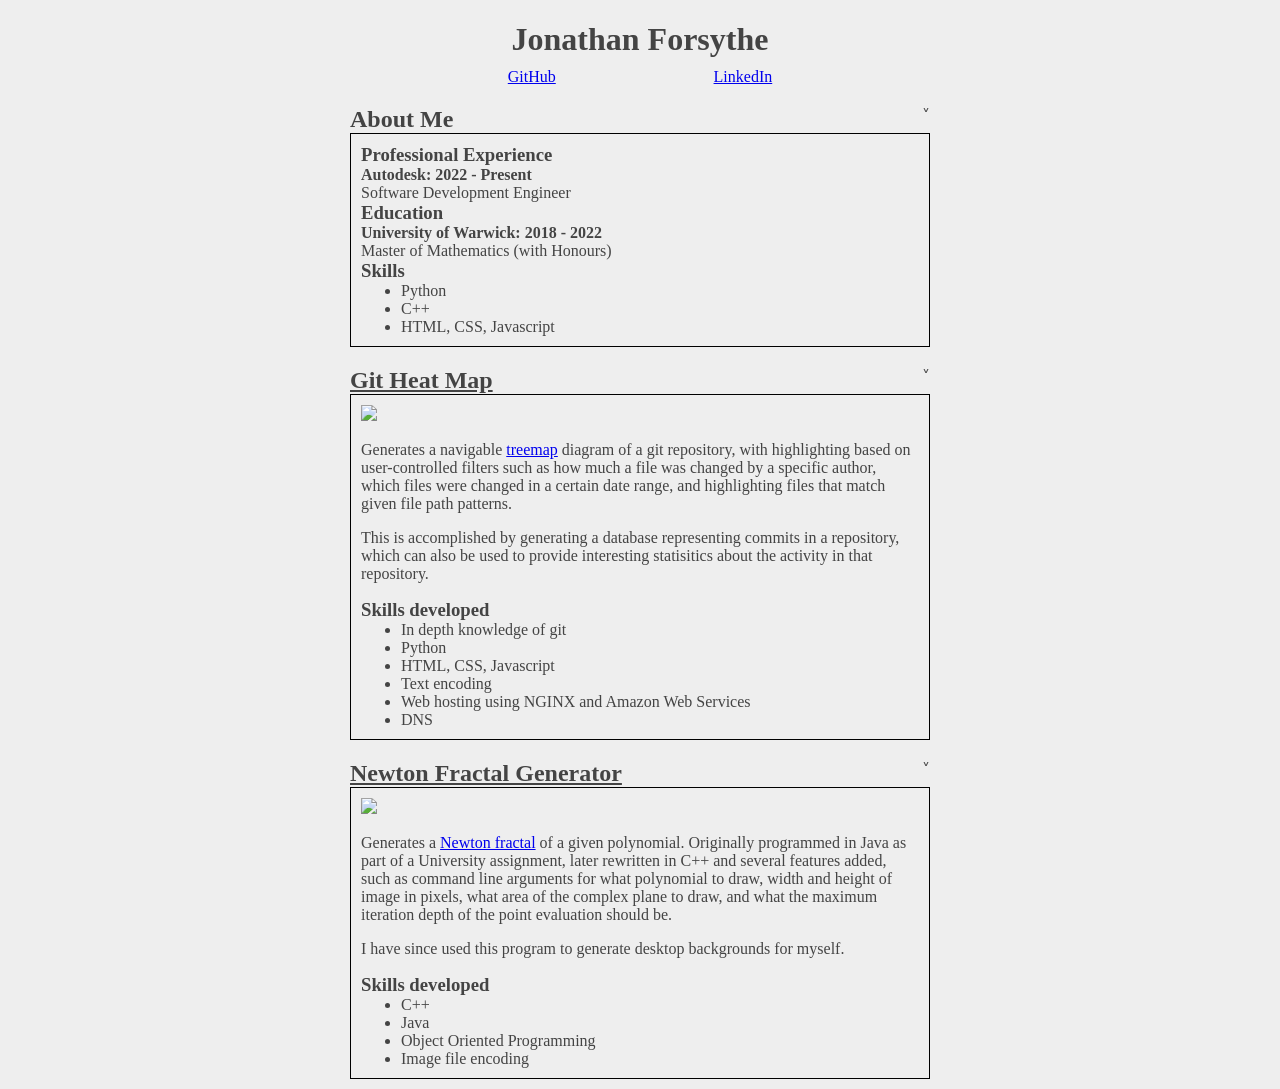
==== index.html @ 72bf5bda "Add content and styling" ====
<!DOCTYPE html>
<html>
    <head>
        <title>Jonathan Forsythe</title>
        <link rel="stylesheet" href="stylesheet.css">
    </head>

    <body>
        <main>
            <h1>Jonathan Forsythe</h1>
            <div class="portfolio_item" id="links">
                <a href="https://github.com/jmforsythe">GitHub</a>
                <a href="https://www.linkedin.com/in/jonathan-forsythe-026a201a5">LinkedIn</a>
            </div>
            <div class="portfolio_item">
                <div class="item_header">
                <h2>About Me</h2>
                <div class="collapse_button">&#709;</div>
                </div>
                <div class="item_body">
                <h3>Professional Experience</h3>
                <h4>Autodesk: 2022 - Present</h4>
                Software Development Engineer

                <h3>Education</h3>
                <h4>University of Warwick: 2018 - 2022</h4>
                Master of Mathematics (with Honours)
                
                <h3>Skills</h3>
                <ul>
                    <li>Python</li>
                    <li>C++</li>
                    <li>HTML, CSS, Javascript</li>
                </ul>
                </div>
            </div>
            <div class="portfolio_item">
                <div class="item_header">
                <a class="portfolio_title" href="http://github.com/jmforsythe/Git-Heat-Map"><h2>Git Heat Map</h2></a>
                <div class="collapse_button">&#709;</div>
                </div>
                <div class="item_body">
                <img src="https://raw.githubusercontent.com/jmforsythe/Git-Heat-Map/master/example_image.png">
                <p>Generates a navigable <a href="https://en.wikipedia.org/wiki/Treemapping">treemap</a> diagram of a git repository, with highlighting based on user-controlled filters
                such as how much a file was changed by a specific author, which files were changed in a certain date range,
                and highlighting files that match given file path patterns.</p>
                <p>This is accomplished by generating a database representing commits in a repository, which can also be used to provide interesting statisitics about the activity in that repository.</p>

                <h3>Skills developed</h3>
                <ul>
                    <li>In depth knowledge of git</li>
                    <li>Python</li>
                    <li>HTML, CSS, Javascript</li>
                    <li>Text encoding</li>
                    <li>Web hosting using NGINX and Amazon Web Services</li>
                    <li>DNS</li>
                </ul>
                </div>
            </div>
            <div class="portfolio_item">
                <div class="item_header">
                <a class="portfolio_title" href="https://github.com/jmforsythe/Newton-fractal-generator"><h2>Newton Fractal Generator</h2></a>
                <div class="collapse_button">&#709;</div>
                </div>
                <div class="item_body">
                <img src="https://raw.githubusercontent.com/jmforsythe/Newton-fractal-generator/master/readme_image.png">
                <p>Generates a <a href="https://en.wikipedia.org/wiki/Newton_fractal">Newton fractal</a> of a given polynomial.
                Originally programmed in Java as part of a University assignment, later rewritten in C++ and several features added, such as
                command line arguments for what polynomial to draw, width and height of image in pixels, what area of the complex plane to draw,
                and what the maximum iteration depth of the point evaluation should be.</p>
                <p>I have since used this program to generate desktop backgrounds for myself.</p>
                <h3>Skills developed</h3>
                <ul>
                    <li>C++</li>
                    <li>Java</li>
                    <li>Object Oriented Programming</li>
                    <li>Image file encoding</li>
                </ul>
                </div>
            </div>
        </main>

        <script>
            const items = document.querySelectorAll(".portfolio_item")
            console.log(items)
            items.forEach((item) => {
                const button = item.querySelector(".collapse_button")
                if (!button) return
                const body = item.querySelector(".item_body")
                button.addEventListener("click", () => {
                    body.classList.toggle("hidden")
                    if (button.innerHTML == "\u02c4") button.innerHTML = "\u02c5"
                    else button.innerHTML = "\u02c4"
                })
            })
        </script>

    </body>
</html>
---- stylesheet.css ----
body {
    margin: auto;
    max-width: 600px;
    background-color: #eeeeee;
    color: #444444
}

main {
    display: flex;
    flex-direction: column;
    align-items: stretch;
}

div.portfolio_item {
    display: flex;
    flex-direction: column;
    margin: 10px;
}

div.item_header {
    display: flex;
    flex-direction: row;
    justify-content: space-between;
}

div.collapse_button {
    user-select: none;
}

div.item_body {
    border: solid 1px black;
    padding: 10px;
}

div.item_body.hidden {
    display: none;
}

div#links {
    display: flex;
    flex-direction: row;
    justify-content: space-evenly;
}

img {
    width: 100%;
}

a.portfolio_title {
    color: inherit;
    text-decoration: underline;
}

a.portfolio_title:hover {
    text-decoration: none;
}

h1 {
    align-self: center;
    margin-bottom: 0;
}

h2, h3, h4, h5, h6 {
    margin: 0;
}

ul {
    margin: 0
}
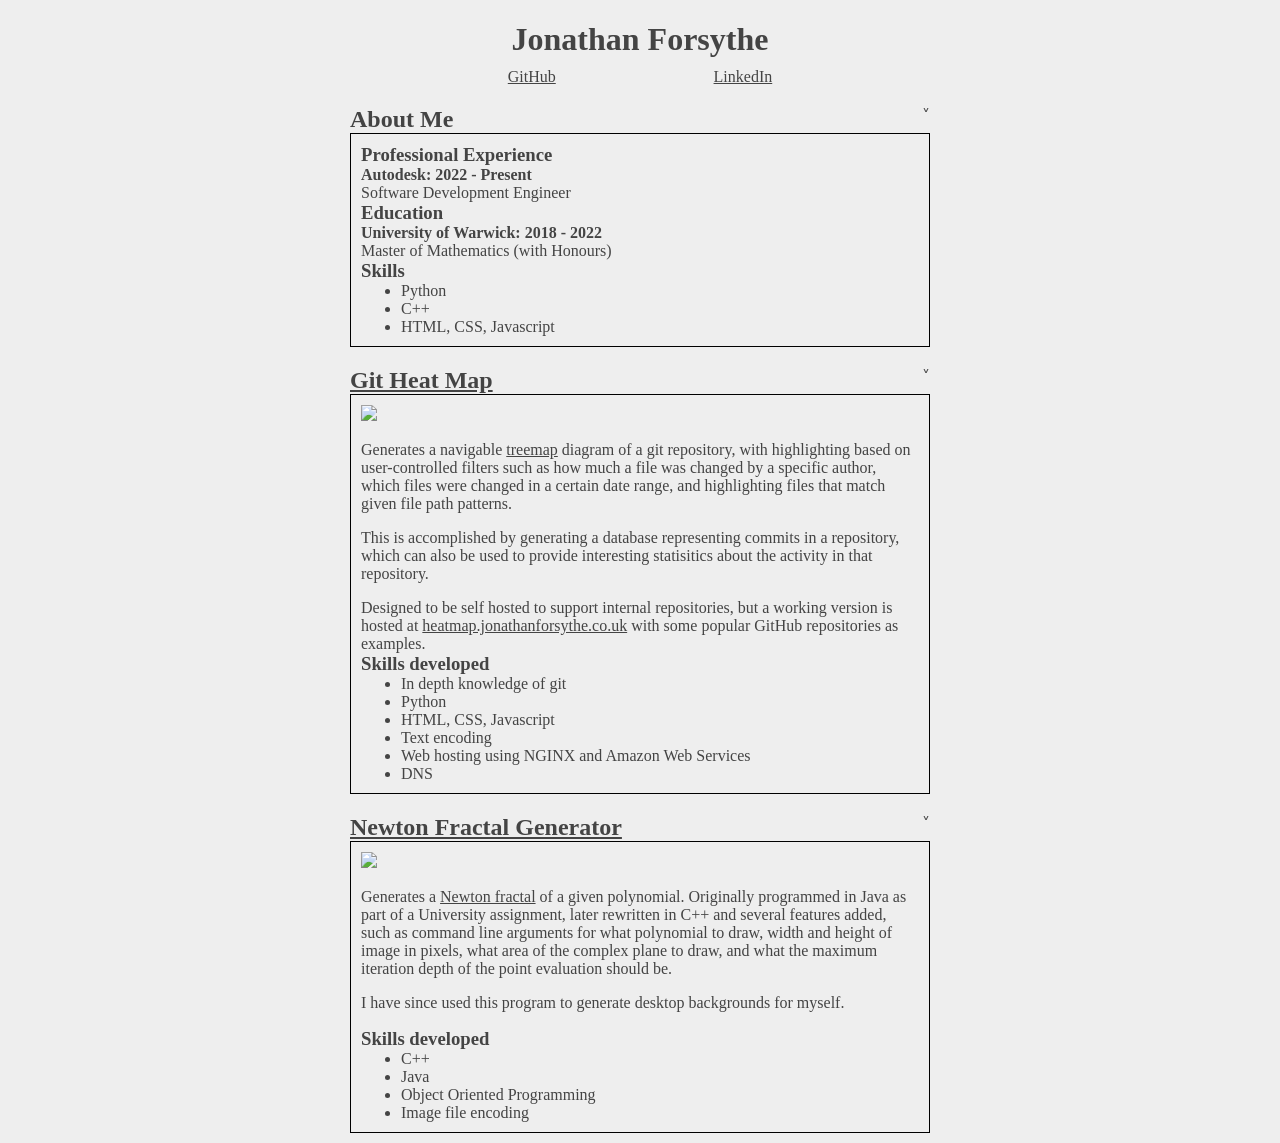
==== commit eb7a90a6: "Add link to heatmap website" ====
--- a/index.html
+++ b/index.html
@@ -45,6 +45,8 @@
                 such as how much a file was changed by a specific author, which files were changed in a certain date range,
                 and highlighting files that match given file path patterns.</p>
                 <p>This is accomplished by generating a database representing commits in a repository, which can also be used to provide interesting statisitics about the activity in that repository.</p>
+
+                Designed to be self hosted to support internal repositories, but a working version is hosted at <a href="https://heatmap.jonathanforsythe.co.uk">heatmap.jonathanforsythe.co.uk</a> with some popular GitHub repositories as examples.
 
                 <h3>Skills developed</h3>
                 <ul>
--- a/stylesheet.css
+++ b/stylesheet.css
@@ -46,12 +46,12 @@
     width: 100%;
 }
 
-a.portfolio_title {
+a {
     color: inherit;
     text-decoration: underline;
 }
 
-a.portfolio_title:hover {
+a:hover {
     text-decoration: none;
 }
 
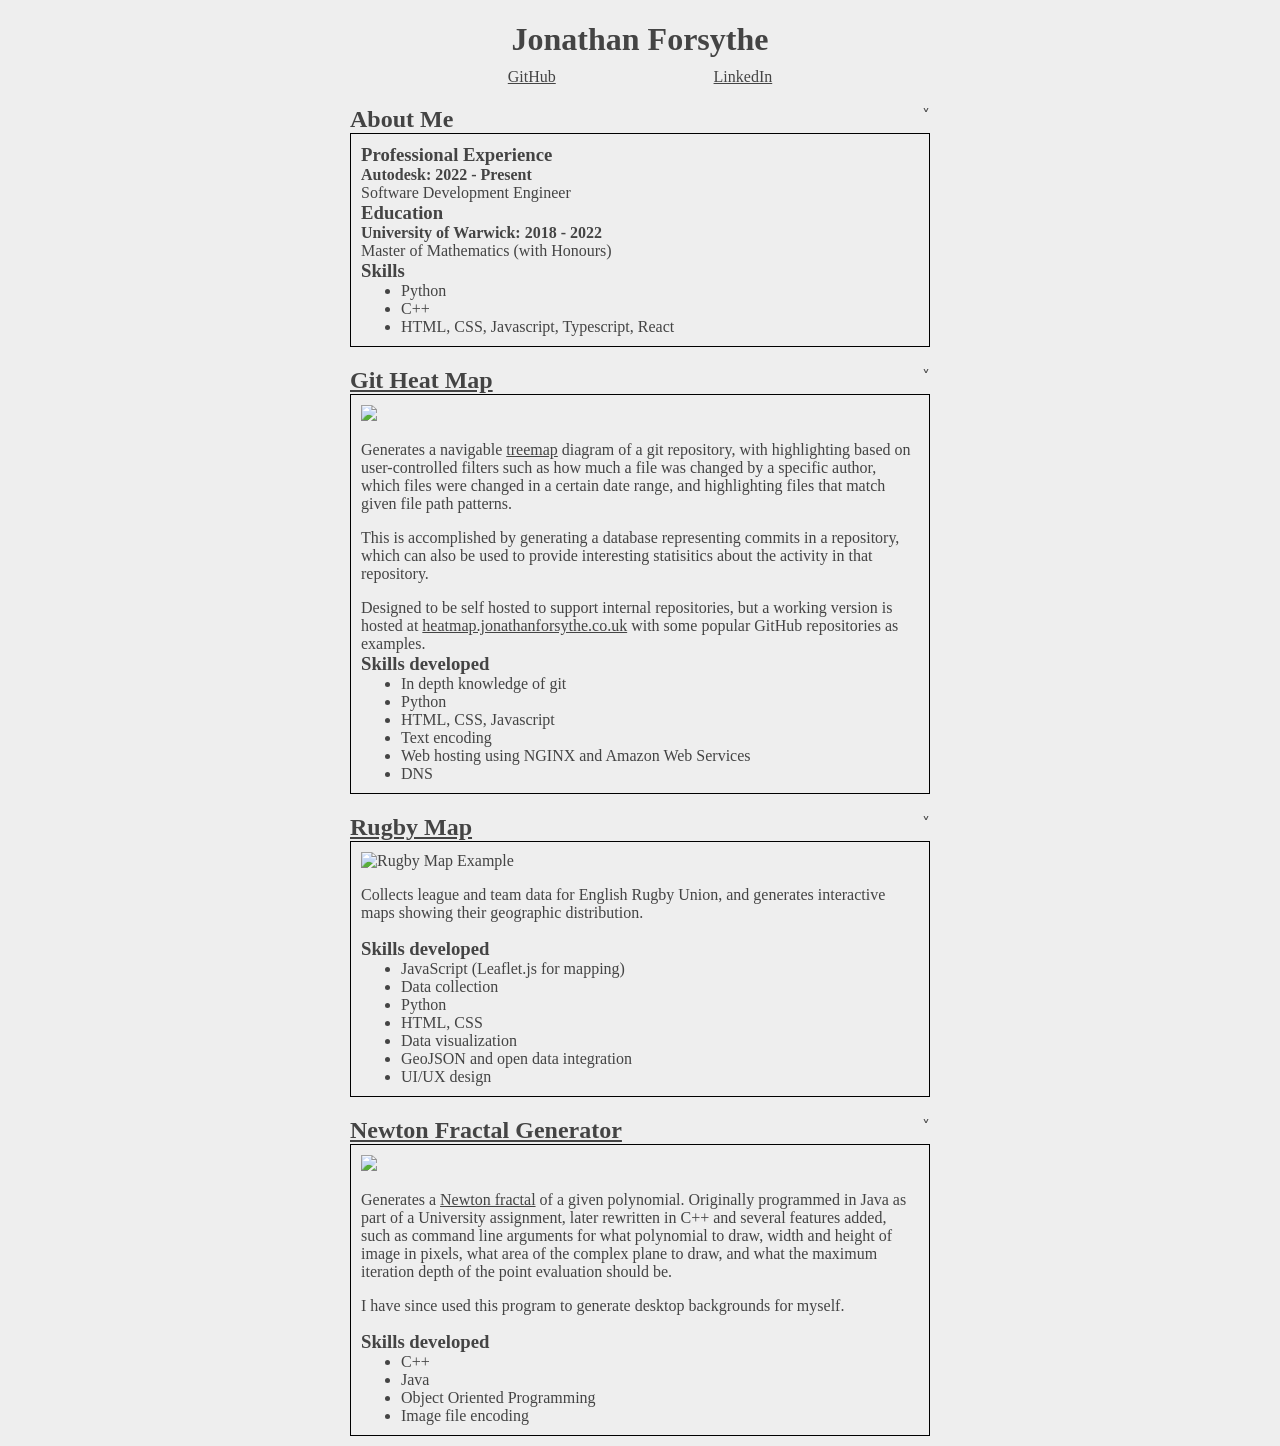
==== commit 48513b6e: "Add rugby map" ====
--- a/index.html
+++ b/index.html
@@ -30,17 +30,17 @@
                 <ul>
                     <li>Python</li>
                     <li>C++</li>
-                    <li>HTML, CSS, Javascript</li>
+                    <li>HTML, CSS, Javascript, Typescript, React</li>
                 </ul>
                 </div>
             </div>
             <div class="portfolio_item">
                 <div class="item_header">
-                <a class="portfolio_title" href="http://github.com/jmforsythe/Git-Heat-Map"><h2>Git Heat Map</h2></a>
+                <a class="portfolio_title" href="https://github.com/jmforsythe/Git-Heat-Map"><h2>Git Heat Map</h2></a>
                 <div class="collapse_button">&#709;</div>
                 </div>
                 <div class="item_body">
-                <img src="https://raw.githubusercontent.com/jmforsythe/Git-Heat-Map/master/example_image.png">
+                <img src="https://raw.githubusercontent.com/jmforsythe/Git-Heat-Map/master/img/example_image.png">
                 <p>Generates a navigable <a href="https://en.wikipedia.org/wiki/Treemapping">treemap</a> diagram of a git repository, with highlighting based on user-controlled filters
                 such as how much a file was changed by a specific author, which files were changed in a certain date range,
                 and highlighting files that match given file path patterns.</p>
@@ -56,6 +56,26 @@
                     <li>Text encoding</li>
                     <li>Web hosting using NGINX and Amazon Web Services</li>
                     <li>DNS</li>
+                </ul>
+                </div>
+            </div>
+            <div class="portfolio_item">
+                <div class="item_header">
+                <a class="portfolio_title" href="https://github.com/jmforsythe/Rugby-Map"><h2>Rugby Map</h2></a>
+                <div class="collapse_button">&#709;</div>
+                </div>
+                <div class="item_body">
+                <img src="https://raw.githubusercontent.com/jmforsythe/Rugby-Map/main/example.png" alt="Rugby Map Example" style="max-width:100%;height:auto;">
+                <p>Collects league and team data for English Rugby Union, and generates interactive maps showing their geographic distribution.</p>
+                <h3>Skills developed</h3>
+                <ul>
+                    <li>JavaScript (Leaflet.js for mapping)</li>
+                    <li>Data collection</li>
+                    <li>Python</li>
+                    <li>HTML, CSS</li>
+                    <li>Data visualization</li>
+                    <li>GeoJSON and open data integration</li>
+                    <li>UI/UX design</li>
                 </ul>
                 </div>
             </div>
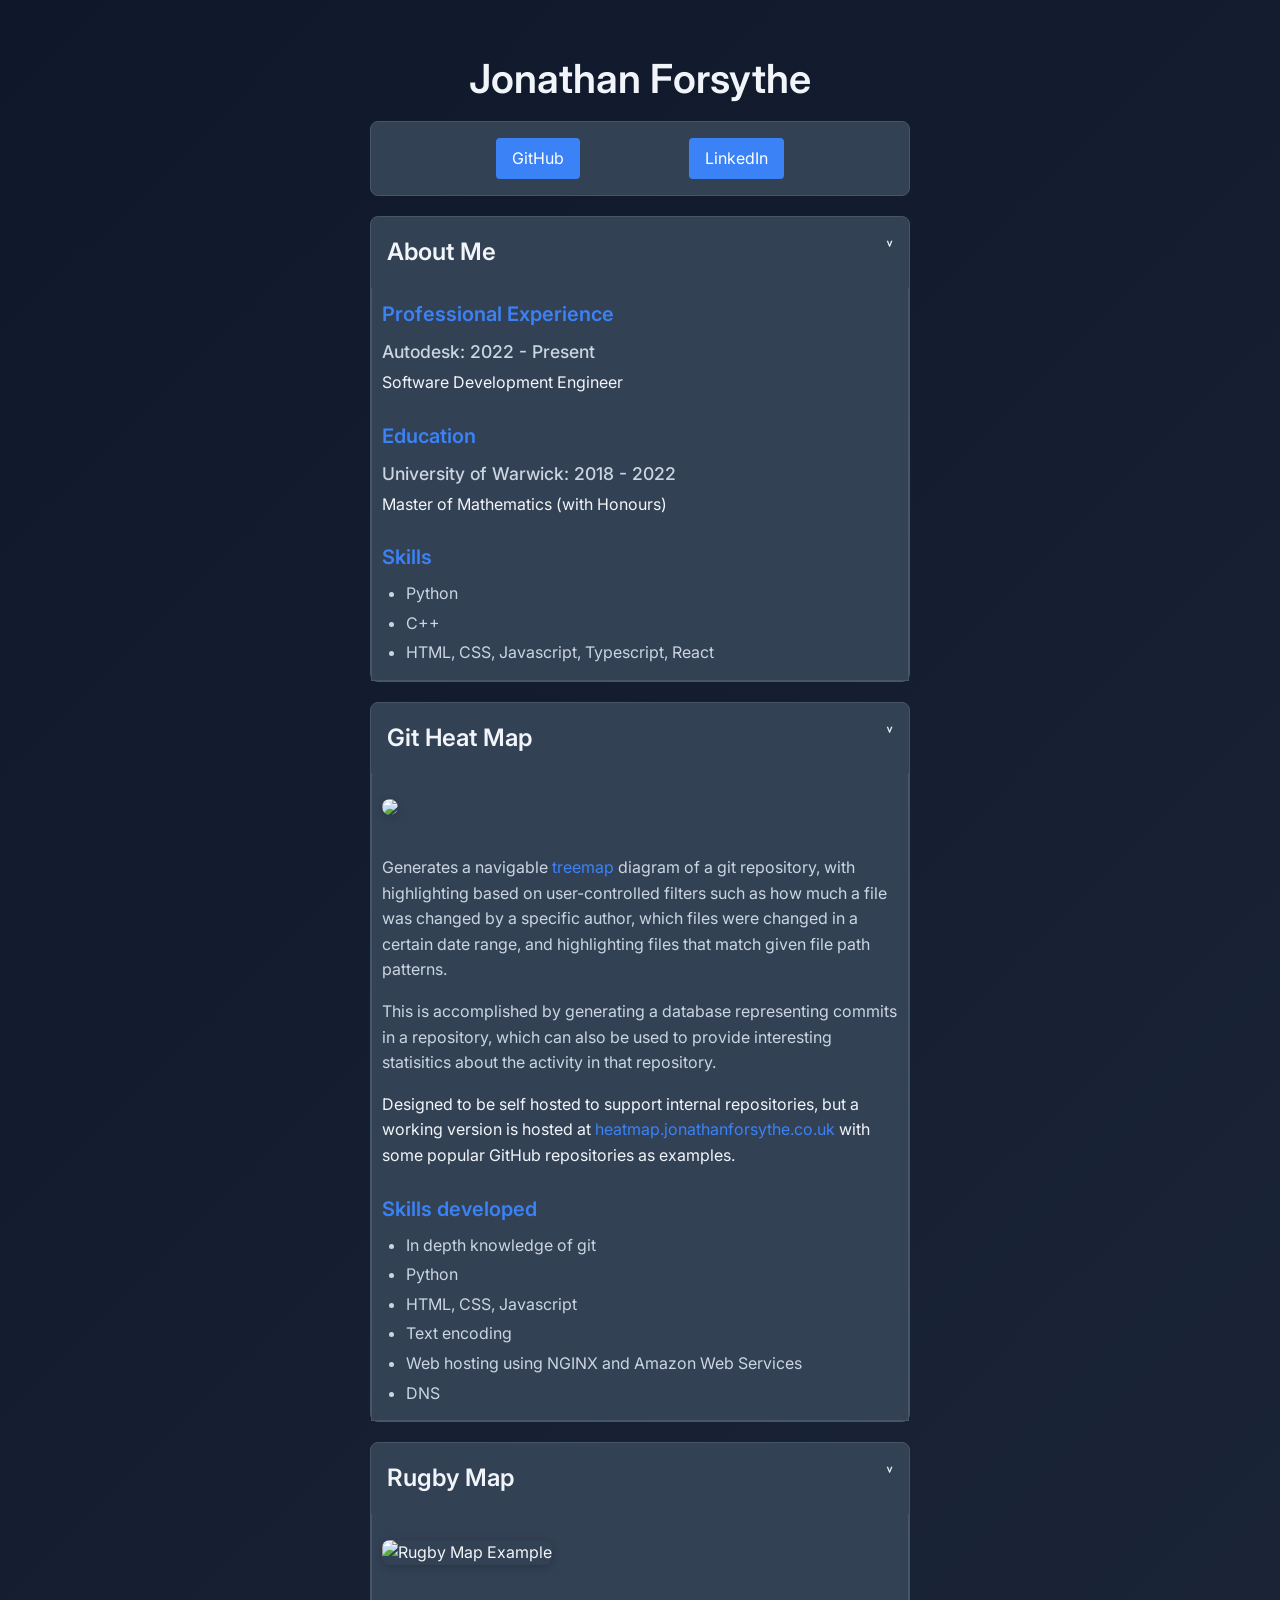
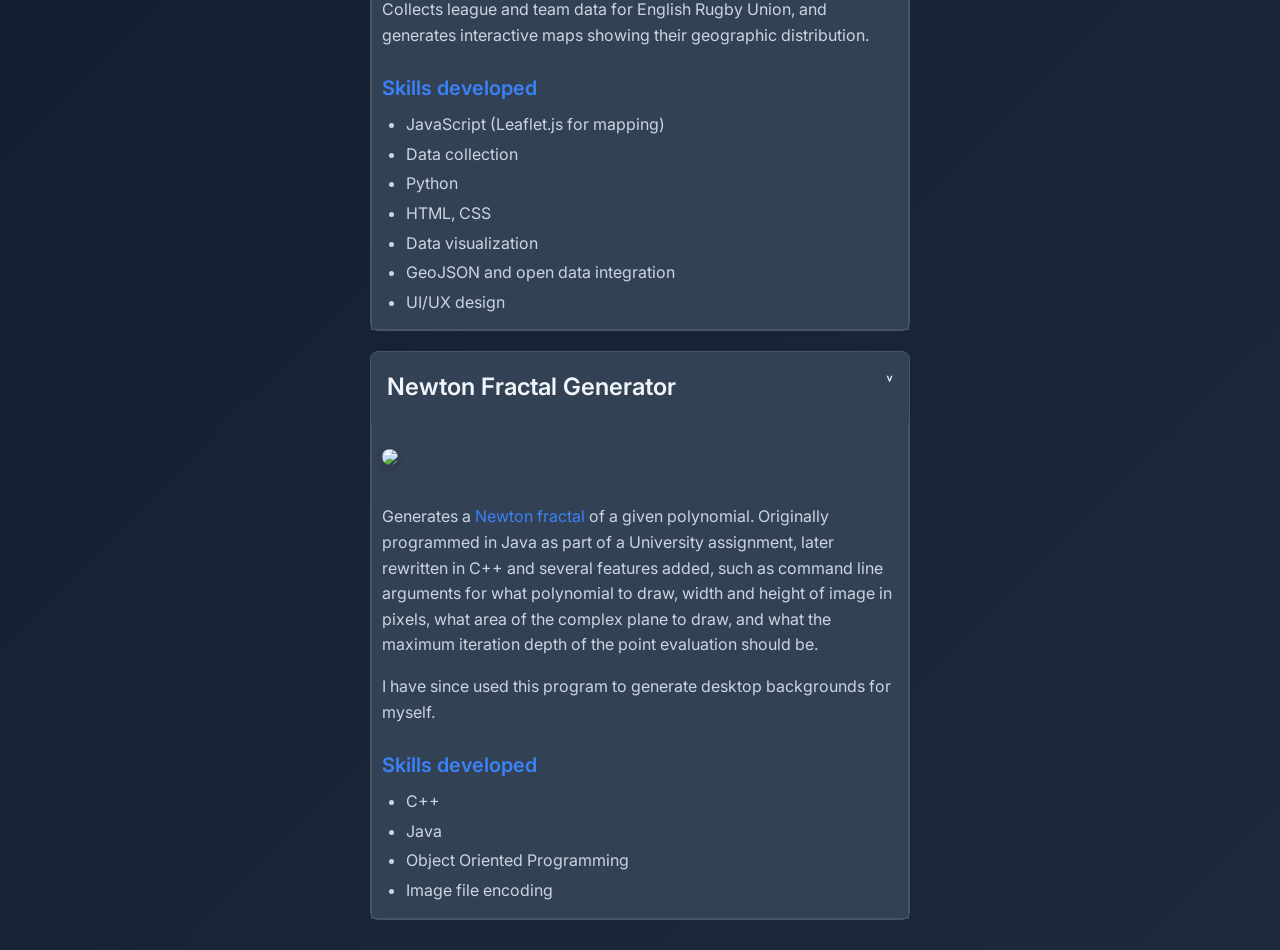
==== commit ff513ee2: "Update styling" ====
--- a/index.html
+++ b/index.html
@@ -1,6 +1,8 @@
 <!DOCTYPE html>
 <html>
     <head>
+        <meta charset="UTF-8">
+        <meta name="viewport" content="width=device-width, initial-scale=1.0">
         <title>Jonathan Forsythe</title>
         <link rel="stylesheet" href="stylesheet.css">
     </head>
@@ -10,7 +12,7 @@
             <h1>Jonathan Forsythe</h1>
             <div class="portfolio_item" id="links">
                 <a href="https://github.com/jmforsythe">GitHub</a>
-                <a href="https://www.linkedin.com/in/jonathan-forsythe-026a201a5">LinkedIn</a>
+                <a href="https://www.linkedin.com/in/jonathan-forsythe.026a201a5">LinkedIn</a>
             </div>
             <div class="portfolio_item">
                 <div class="item_header">
@@ -104,7 +106,6 @@
 
         <script>
             const items = document.querySelectorAll(".portfolio_item")
-            console.log(items)
             items.forEach((item) => {
                 const button = item.querySelector(".collapse_button")
                 if (!button) return
--- a/stylesheet.css
+++ b/stylesheet.css
@@ -1,8 +1,31 @@
+@import url('https://fonts.googleapis.com/css2?family=Inter:wght@300;400;500;600;700&display=swap');
+
+:root {
+    --primary-bg: #0f172a;
+    --secondary-bg: #1e293b;
+    --card-bg: #334155;
+    --text-primary: #f1f5f9;
+    --text-secondary: #cbd5e1;
+    --text-muted: #94a3b8;
+    --accent: #3b82f6;
+    --accent-hover: #2563eb;
+    --border: #475569;
+    --shadow: rgba(0, 0, 0, 0.3);
+}
+
+* {
+    box-sizing: border-box;
+}
+
 body {
     margin: auto;
     max-width: 600px;
-    background-color: #eeeeee;
-    color: #444444
+    font-family: 'Inter', -apple-system, BlinkMacSystemFont, 'Segoe UI', Roboto, sans-serif;
+    line-height: 1.6;
+    background: linear-gradient(135deg, var(--primary-bg) 0%, var(--secondary-bg) 100%);
+    color: var(--text-primary);
+    min-height: 100vh;
+    padding: 20px;
 }
 
 main {
@@ -15,12 +38,16 @@
     display: flex;
     flex-direction: column;
     margin: 10px;
+    background: var(--card-bg);
+    border-radius: 8px;
+    border: 1px solid var(--border);
 }
 
 div.item_header {
     display: flex;
     flex-direction: row;
     justify-content: space-between;
+    padding: 1rem;
 }
 
 div.collapse_button {
@@ -28,7 +55,8 @@
 }
 
 div.item_body {
-    border: solid 1px black;
+    border: solid 1px var(--border);
+    border-top: none;
     padding: 10px;
 }
 
@@ -40,30 +68,121 @@
     display: flex;
     flex-direction: row;
     justify-content: space-evenly;
+    background: var(--card-bg);
+    padding: 1rem;
+    border-radius: 8px;
+    border: 1px solid var(--border);
+}
+
+div#links a {
+    padding: 0.5rem 1rem;
+    background: var(--accent);
+    color: white;
+    border-radius: 4px;
+    text-decoration: none;
+    transition: background-color 0.2s ease;
+}
+
+div#links a:hover {
+    background: var(--accent-hover);
 }
 
 img {
     width: 100%;
+    border-radius: 8px;
+    margin: 1rem 0;
+    box-shadow: 0 2px 8px rgba(0, 0, 0, 0.2);
 }
 
 a {
-    color: inherit;
+    color: var(--accent);
+    text-decoration: none;
+    transition: all 0.3s ease;
+}
+
+a:hover {
+    color: var(--accent-hover);
     text-decoration: underline;
 }
 
-a:hover {
-    text-decoration: none;
+.portfolio_title {
+    color: inherit;
+}
+
+.portfolio_title:hover {
+    color: var(--accent);
 }
 
 h1 {
     align-self: center;
     margin-bottom: 0;
+    font-size: 2.5rem;
+    font-weight: 600;
+    text-align: center;
 }
 
-h2, h3, h4, h5, h6 {
+h2 {
     margin: 0;
+    font-size: 1.5rem;
+    font-weight: 600;
+    color: var(--text-primary);
+}
+
+h3 {
+    margin: 1.5rem 0 0.5rem 0;
+    font-size: 1.25rem;
+    font-weight: 600;
+    color: var(--accent);
+}
+
+h3:first-child {
+    margin-top: 0;
+}
+
+h4 {
+    margin: 0.5rem 0 0.25rem 0;
+    font-size: 1.1rem;
+    font-weight: 500;
+    color: var(--text-secondary);
+}
+
+h5, h6 {
+    margin: 0;
+    font-weight: 500;
 }
 
 ul {
-    margin: 0
+    margin: 0;
+    padding-left: 1.5rem;
+}
+
+li {
+    margin: 0.25rem 0;
+    color: var(--text-secondary);
+}
+
+p {
+    color: var(--text-secondary);
+    margin: 1rem 0;
+}
+
+/* Responsive Design */
+@media (max-width: 768px) {
+    body {
+        padding: 10px;
+        max-width: 100%;
+    }
+    
+    h1 {
+        font-size: 2rem;
+    }
+    
+    div.item_body {
+        padding: 0.75rem;
+    }
+    
+    div#links {
+        flex-direction: column;
+        gap: 0.5rem;
+    }
 }
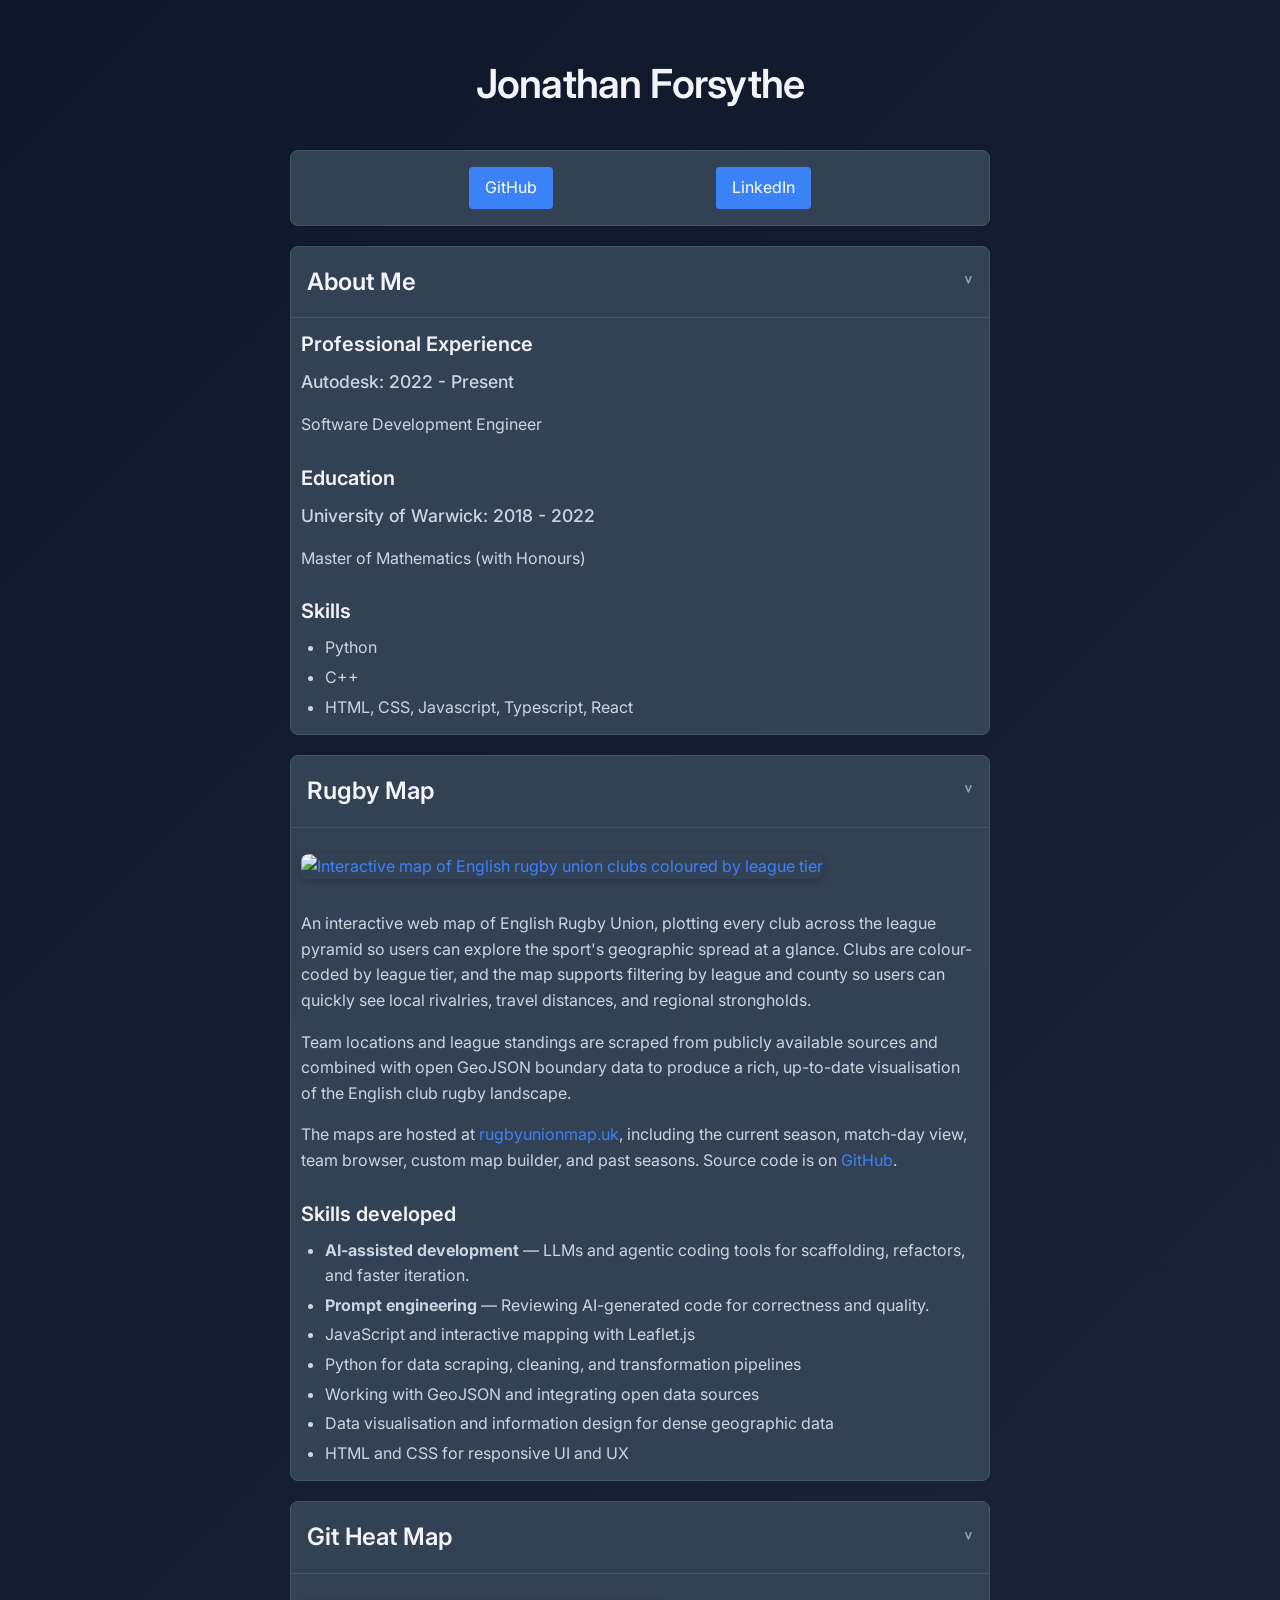
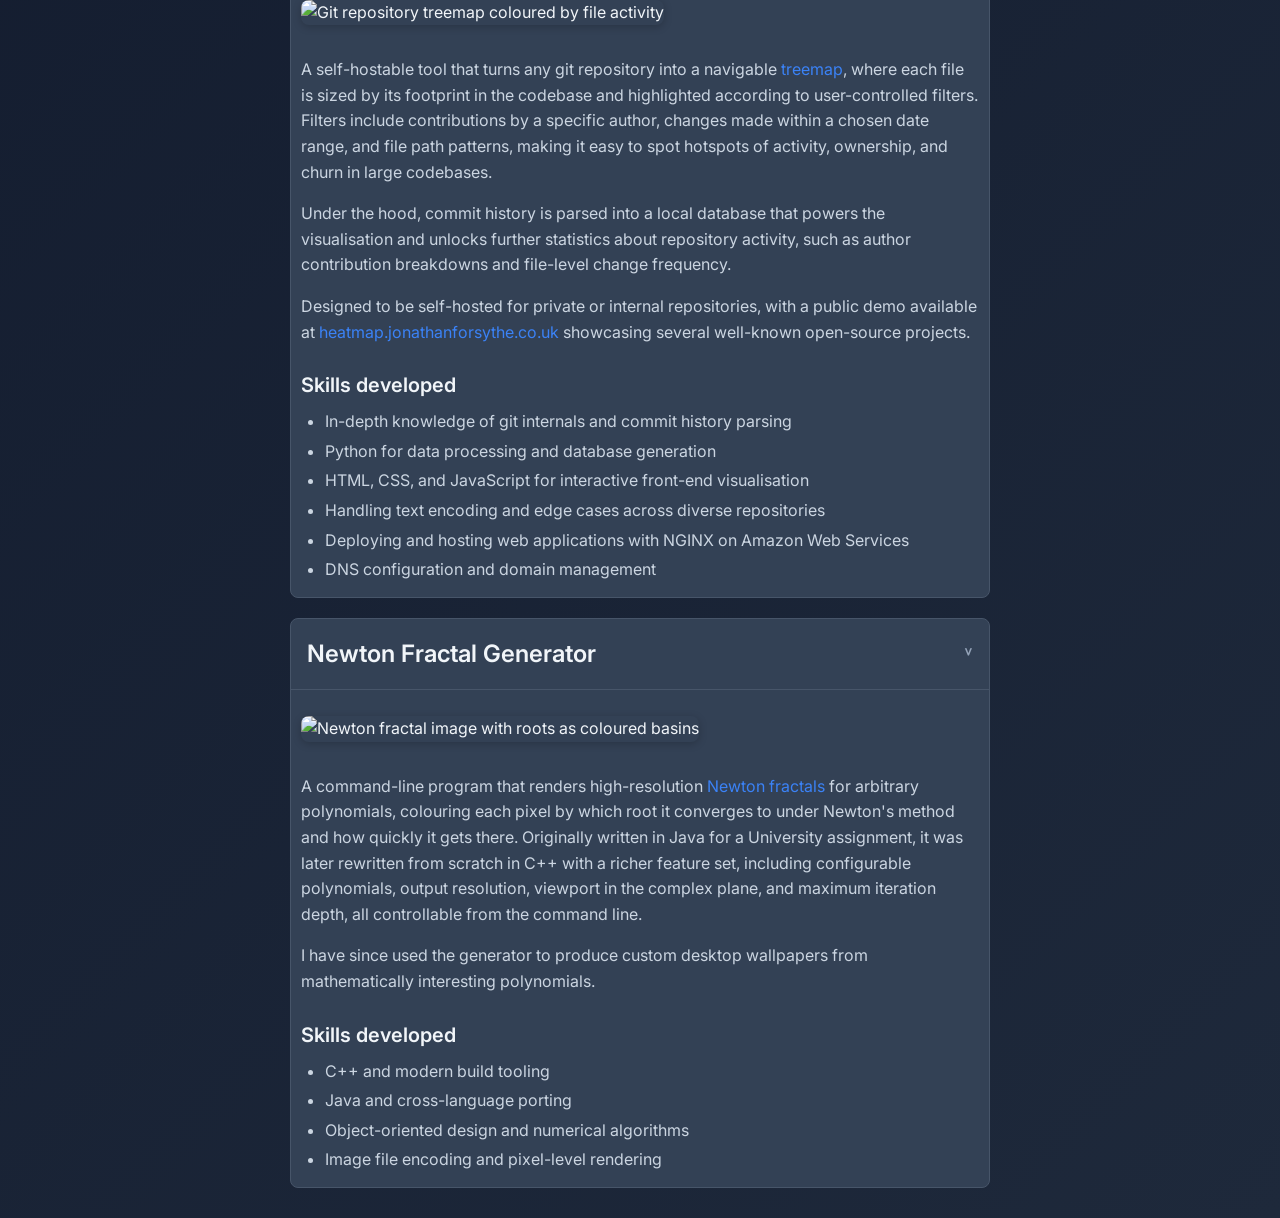
==== commit 9257a69c: "Refresh portfolio layout and Rugby Map live link - Reorder projects with Rugby Map first; improve co" ====
--- a/index.html
+++ b/index.html
@@ -1,8 +1,15 @@
 <!DOCTYPE html>
-<html>
+<html lang="en">
     <head>
         <meta charset="UTF-8">
         <meta name="viewport" content="width=device-width, initial-scale=1.0">
+        <meta name="description" content="Jonathan Forsythe — Software Development Engineer at Autodesk. Portfolio of projects including Rugby Map, Git Heat Map, and a Newton fractal generator.">
+        <meta property="og:type" content="website">
+        <meta property="og:title" content="Jonathan Forsythe">
+        <meta property="og:description" content="Software Development Engineer at Autodesk. Projects in mapping, git visualisation, and scientific graphics.">
+        <meta property="og:image" content="https://raw.githubusercontent.com/jmforsythe/Rugby-Map/main/example.png">
+        <meta property="og:url" content="https://jmforsythe.github.io/">
+        <meta name="twitter:card" content="summary_large_image">
         <title>Jonathan Forsythe</title>
         <link rel="stylesheet" href="stylesheet.css">
     </head>
@@ -10,113 +17,132 @@
     <body>
         <main>
             <h1>Jonathan Forsythe</h1>
-            <div class="portfolio_item" id="links">
+            <div class="portfolio_item card" id="links">
                 <a href="https://github.com/jmforsythe">GitHub</a>
                 <a href="https://www.linkedin.com/in/jonathan-forsythe.026a201a5">LinkedIn</a>
             </div>
-            <div class="portfolio_item">
-                <div class="item_header">
-                <h2>About Me</h2>
-                <div class="collapse_button">&#709;</div>
+            <section class="portfolio_item card">
+                <header class="item_header">
+                    <h2>About Me</h2>
+                    <button type="button" class="collapse_button" aria-label="Collapse section"></button>
+                </header>
+                <div class="item_body">
+                    <h3>Professional Experience</h3>
+                    <h4>Autodesk: 2022 - Present</h4>
+                    <p>Software Development Engineer</p>
+
+                    <h3>Education</h3>
+                    <h4>University of Warwick: 2018 - 2022</h4>
+                    <p>Master of Mathematics (with Honours)</p>
+
+                    <h3>Skills</h3>
+                    <ul>
+                        <li>Python</li>
+                        <li>C++</li>
+                        <li>HTML, CSS, Javascript, Typescript, React</li>
+                    </ul>
                 </div>
+            </section>
+            <section class="portfolio_item card">
+                <header class="item_header">
+                    <h2><a class="portfolio_title" href="https://github.com/jmforsythe/Rugby-Map">Rugby Map</a></h2>
+                    <button type="button" class="collapse_button" aria-label="Collapse section"></button>
+                </header>
                 <div class="item_body">
-                <h3>Professional Experience</h3>
-                <h4>Autodesk: 2022 - Present</h4>
-                Software Development Engineer
-
-                <h3>Education</h3>
-                <h4>University of Warwick: 2018 - 2022</h4>
-                Master of Mathematics (with Honours)
-                
-                <h3>Skills</h3>
-                <ul>
-                    <li>Python</li>
-                    <li>C++</li>
-                    <li>HTML, CSS, Javascript, Typescript, React</li>
-                </ul>
+                    <a class="project_preview" href="https://rugbyunionmap.uk/"><img src="https://raw.githubusercontent.com/jmforsythe/Rugby-Map/main/example.png" alt="Interactive map of English rugby union clubs coloured by league tier"></a>
+                    <p>An interactive web map of English Rugby Union, plotting every club across the league pyramid so users can explore the sport's geographic spread at a glance.
+                    Clubs are colour-coded by league tier, and the map supports filtering by league and county so users can quickly see local rivalries, travel distances, and regional strongholds.</p>
+                    <p>Team locations and league standings are scraped from publicly available sources and combined with open GeoJSON boundary data to produce a rich, up-to-date visualisation of the English club rugby landscape.</p>
+                    <p>The maps are hosted at <a href="https://rugbyunionmap.uk/">rugbyunionmap.uk</a>, including the current season, match-day view, team browser, custom map builder, and past seasons. Source code is on <a href="https://github.com/jmforsythe/Rugby-Map">GitHub</a>.</p>
+                    <h3>Skills developed</h3>
+                    <ul>
+                        <li><strong>AI-assisted development</strong> — LLMs and agentic coding tools for scaffolding, refactors, and faster iteration.</li>
+                        <li><strong>Prompt engineering</strong> — Reviewing AI-generated code for correctness and quality.</li>
+                        <li>JavaScript and interactive mapping with Leaflet.js</li>
+                        <li>Python for data scraping, cleaning, and transformation pipelines</li>
+                        <li>Working with GeoJSON and integrating open data sources</li>
+                        <li>Data visualisation and information design for dense geographic data</li>
+                        <li>HTML and CSS for responsive UI and UX</li>
+                    </ul>
                 </div>
-            </div>
-            <div class="portfolio_item">
-                <div class="item_header">
-                <a class="portfolio_title" href="https://github.com/jmforsythe/Git-Heat-Map"><h2>Git Heat Map</h2></a>
-                <div class="collapse_button">&#709;</div>
+            </section>
+            <section class="portfolio_item card">
+                <header class="item_header">
+                    <h2><a class="portfolio_title" href="https://github.com/jmforsythe/Git-Heat-Map">Git Heat Map</a></h2>
+                    <button type="button" class="collapse_button" aria-label="Collapse section"></button>
+                </header>
+                <div class="item_body">
+                    <img src="https://raw.githubusercontent.com/jmforsythe/Git-Heat-Map/master/img/example_image.png" alt="Git repository treemap coloured by file activity">
+                    <p>A self-hostable tool that turns any git repository into a navigable <a href="https://en.wikipedia.org/wiki/Treemapping">treemap</a>, where each file is sized by its footprint in the codebase and highlighted according to user-controlled filters.
+                    Filters include contributions by a specific author, changes made within a chosen date range, and file path patterns, making it easy to spot hotspots of activity, ownership, and churn in large codebases.</p>
+                    <p>Under the hood, commit history is parsed into a local database that powers the visualisation and unlocks further statistics about repository activity, such as author contribution breakdowns and file-level change frequency.</p>
+                    <p>Designed to be self-hosted for private or internal repositories, with a public demo available at <a href="https://heatmap.jonathanforsythe.co.uk">heatmap.jonathanforsythe.co.uk</a> showcasing several well-known open-source projects.</p>
+                    <h3>Skills developed</h3>
+                    <ul>
+                        <li>In-depth knowledge of git internals and commit history parsing</li>
+                        <li>Python for data processing and database generation</li>
+                        <li>HTML, CSS, and JavaScript for interactive front-end visualisation</li>
+                        <li>Handling text encoding and edge cases across diverse repositories</li>
+                        <li>Deploying and hosting web applications with NGINX on Amazon Web Services</li>
+                        <li>DNS configuration and domain management</li>
+                    </ul>
                 </div>
+            </section>
+            <section class="portfolio_item card">
+                <header class="item_header">
+                    <h2><a class="portfolio_title" href="https://github.com/jmforsythe/Newton-fractal-generator">Newton Fractal Generator</a></h2>
+                    <button type="button" class="collapse_button" aria-label="Collapse section"></button>
+                </header>
                 <div class="item_body">
-                <img src="https://raw.githubusercontent.com/jmforsythe/Git-Heat-Map/master/img/example_image.png">
-                <p>Generates a navigable <a href="https://en.wikipedia.org/wiki/Treemapping">treemap</a> diagram of a git repository, with highlighting based on user-controlled filters
-                such as how much a file was changed by a specific author, which files were changed in a certain date range,
-                and highlighting files that match given file path patterns.</p>
-                <p>This is accomplished by generating a database representing commits in a repository, which can also be used to provide interesting statisitics about the activity in that repository.</p>
-
-                Designed to be self hosted to support internal repositories, but a working version is hosted at <a href="https://heatmap.jonathanforsythe.co.uk">heatmap.jonathanforsythe.co.uk</a> with some popular GitHub repositories as examples.
-
-                <h3>Skills developed</h3>
-                <ul>
-                    <li>In depth knowledge of git</li>
-                    <li>Python</li>
-                    <li>HTML, CSS, Javascript</li>
-                    <li>Text encoding</li>
-                    <li>Web hosting using NGINX and Amazon Web Services</li>
-                    <li>DNS</li>
-                </ul>
+                    <img src="https://raw.githubusercontent.com/jmforsythe/Newton-fractal-generator/master/readme_image.png" alt="Newton fractal image with roots as coloured basins">
+                    <p>A command-line program that renders high-resolution <a href="https://en.wikipedia.org/wiki/Newton_fractal">Newton fractals</a> for arbitrary polynomials, colouring each pixel by which root it converges to under Newton's method and how quickly it gets there.
+                    Originally written in Java for a University assignment, it was later rewritten from scratch in C++ with a richer feature set, including configurable polynomials, output resolution, viewport in the complex plane, and maximum iteration depth, all controllable from the command line.</p>
+                    <p>I have since used the generator to produce custom desktop wallpapers from mathematically interesting polynomials.</p>
+                    <h3>Skills developed</h3>
+                    <ul>
+                        <li>C++ and modern build tooling</li>
+                        <li>Java and cross-language porting</li>
+                        <li>Object-oriented design and numerical algorithms</li>
+                        <li>Image file encoding and pixel-level rendering</li>
+                    </ul>
                 </div>
-            </div>
-            <div class="portfolio_item">
-                <div class="item_header">
-                <a class="portfolio_title" href="https://github.com/jmforsythe/Rugby-Map"><h2>Rugby Map</h2></a>
-                <div class="collapse_button">&#709;</div>
-                </div>
-                <div class="item_body">
-                <img src="https://raw.githubusercontent.com/jmforsythe/Rugby-Map/main/example.png" alt="Rugby Map Example" style="max-width:100%;height:auto;">
-                <p>Collects league and team data for English Rugby Union, and generates interactive maps showing their geographic distribution.</p>
-                <h3>Skills developed</h3>
-                <ul>
-                    <li>JavaScript (Leaflet.js for mapping)</li>
-                    <li>Data collection</li>
-                    <li>Python</li>
-                    <li>HTML, CSS</li>
-                    <li>Data visualization</li>
-                    <li>GeoJSON and open data integration</li>
-                    <li>UI/UX design</li>
-                </ul>
-                </div>
-            </div>
-            <div class="portfolio_item">
-                <div class="item_header">
-                <a class="portfolio_title" href="https://github.com/jmforsythe/Newton-fractal-generator"><h2>Newton Fractal Generator</h2></a>
-                <div class="collapse_button">&#709;</div>
-                </div>
-                <div class="item_body">
-                <img src="https://raw.githubusercontent.com/jmforsythe/Newton-fractal-generator/master/readme_image.png">
-                <p>Generates a <a href="https://en.wikipedia.org/wiki/Newton_fractal">Newton fractal</a> of a given polynomial.
-                Originally programmed in Java as part of a University assignment, later rewritten in C++ and several features added, such as
-                command line arguments for what polynomial to draw, width and height of image in pixels, what area of the complex plane to draw,
-                and what the maximum iteration depth of the point evaluation should be.</p>
-                <p>I have since used this program to generate desktop backgrounds for myself.</p>
-                <h3>Skills developed</h3>
-                <ul>
-                    <li>C++</li>
-                    <li>Java</li>
-                    <li>Object Oriented Programming</li>
-                    <li>Image file encoding</li>
-                </ul>
-                </div>
-            </div>
+            </section>
         </main>
 
         <script>
-            const items = document.querySelectorAll(".portfolio_item")
-            items.forEach((item) => {
-                const button = item.querySelector(".collapse_button")
-                if (!button) return
+            const COLLAPSED = "\u02c4"
+            const EXPANDED = "\u02c5"
+
+            document.querySelectorAll(".portfolio_item").forEach((item) => {
+                const header = item.querySelector(".item_header")
                 const body = item.querySelector(".item_body")
-                button.addEventListener("click", () => {
+                const chevron = item.querySelector(".collapse_button")
+                if (!header || !body || !chevron) return
+
+                function setAriaExpanded(expanded) {
+                    chevron.setAttribute("aria-expanded", expanded ? "true" : "false")
+                    chevron.setAttribute("aria-label", expanded ? "Collapse section" : "Expand section")
+                }
+
+                function syncChevron() {
+                    const hidden = body.classList.contains("hidden")
+                    chevron.textContent = hidden ? COLLAPSED : EXPANDED
+                    setAriaExpanded(!hidden)
+                }
+
+                function toggle() {
                     body.classList.toggle("hidden")
-                    if (button.innerHTML == "\u02c4") button.innerHTML = "\u02c5"
-                    else button.innerHTML = "\u02c4"
+                    syncChevron()
+                }
+
+                header.addEventListener("click", (e) => {
+                    if (e.target.closest("a.portfolio_title")) return
+                    toggle()
                 })
+
+                syncChevron()
             })
         </script>
 
     </body>
-</html>+</html>
--- a/stylesheet.css
+++ b/stylesheet.css
@@ -17,9 +17,13 @@
     box-sizing: border-box;
 }
 
+html {
+    scroll-behavior: smooth;
+}
+
 body {
     margin: auto;
-    max-width: 600px;
+    max-width: 760px;
     font-family: 'Inter', -apple-system, BlinkMacSystemFont, 'Segoe UI', Roboto, sans-serif;
     line-height: 1.6;
     background: linear-gradient(135deg, var(--primary-bg) 0%, var(--secondary-bg) 100%);
@@ -32,49 +36,73 @@
     display: flex;
     flex-direction: column;
     align-items: stretch;
-}
-
-div.portfolio_item {
+    margin-top: 2rem;
+}
+
+.card {
+    background: var(--card-bg);
+    border-radius: 8px;
+    border: 1px solid var(--border);
+}
+
+.portfolio_item {
     display: flex;
     flex-direction: column;
     margin: 10px;
-    background: var(--card-bg);
-    border-radius: 8px;
-    border: 1px solid var(--border);
-}
-
-div.item_header {
+}
+
+.portfolio_item#links {
+    flex-direction: row;
+    justify-content: space-evenly;
+    align-items: center;
+    padding: 1rem;
+}
+
+.item_header {
     display: flex;
     flex-direction: row;
     justify-content: space-between;
+    align-items: flex-start;
     padding: 1rem;
-}
-
-div.collapse_button {
+    cursor: pointer;
     user-select: none;
-}
-
-div.item_body {
-    border: solid 1px var(--border);
-    border-top: none;
+    border-radius: 8px 8px 0 0;
+    transition: background-color 0.2s ease;
+}
+
+.item_header:hover {
+    background-color: rgba(15, 23, 42, 0.35);
+}
+
+button.collapse_button {
+    background: none;
+    border: none;
+    color: var(--text-muted);
+    font: inherit;
+    font-size: 1.25rem;
+    line-height: 1;
+    cursor: pointer;
+    padding: 0;
+    margin: 0;
+    align-self: center;
+    flex-shrink: 0;
+    transition: color 0.2s ease;
+}
+
+button.collapse_button:hover {
+    color: var(--text-primary);
+}
+
+.item_body {
+    border-top: 1px solid var(--border);
     padding: 10px;
 }
 
-div.item_body.hidden {
+.item_body.hidden {
     display: none;
 }
 
-div#links {
-    display: flex;
-    flex-direction: row;
-    justify-content: space-evenly;
-    background: var(--card-bg);
-    padding: 1rem;
-    border-radius: 8px;
-    border: 1px solid var(--border);
-}
-
-div#links a {
+.portfolio_item#links a {
     padding: 0.5rem 1rem;
     background: var(--accent);
     color: white;
@@ -83,12 +111,14 @@
     transition: background-color 0.2s ease;
 }
 
-div#links a:hover {
+.portfolio_item#links a:hover {
     background: var(--accent-hover);
+    text-decoration: none;
 }
 
 img {
-    width: 100%;
+    max-width: 100%;
+    height: auto;
     border-radius: 8px;
     margin: 1rem 0;
     box-shadow: 0 2px 8px rgba(0, 0, 0, 0.2);
@@ -107,18 +137,31 @@
 
 .portfolio_title {
     color: inherit;
+    text-decoration: none;
 }
 
 .portfolio_title:hover {
     color: var(--accent);
+    text-decoration: none;
+}
+
+a.project_preview {
+    display: block;
+    text-decoration: none;
+}
+
+a.project_preview:hover {
+    text-decoration: none;
 }
 
 h1 {
     align-self: center;
-    margin-bottom: 0;
+    margin-top: 0;
+    margin-bottom: 1.5rem;
     font-size: 2.5rem;
     font-weight: 600;
     text-align: center;
+    letter-spacing: -0.02em;
 }
 
 h2 {
@@ -132,7 +175,7 @@
     margin: 1.5rem 0 0.5rem 0;
     font-size: 1.25rem;
     font-weight: 600;
-    color: var(--accent);
+    color: var(--text-primary);
 }
 
 h3:first-child {
@@ -172,17 +215,17 @@
         padding: 10px;
         max-width: 100%;
     }
-    
+
     h1 {
         font-size: 2rem;
     }
-    
-    div.item_body {
+
+    .item_body {
         padding: 0.75rem;
     }
-    
-    div#links {
+
+    .portfolio_item#links {
         flex-direction: column;
         gap: 0.5rem;
     }
-}+}
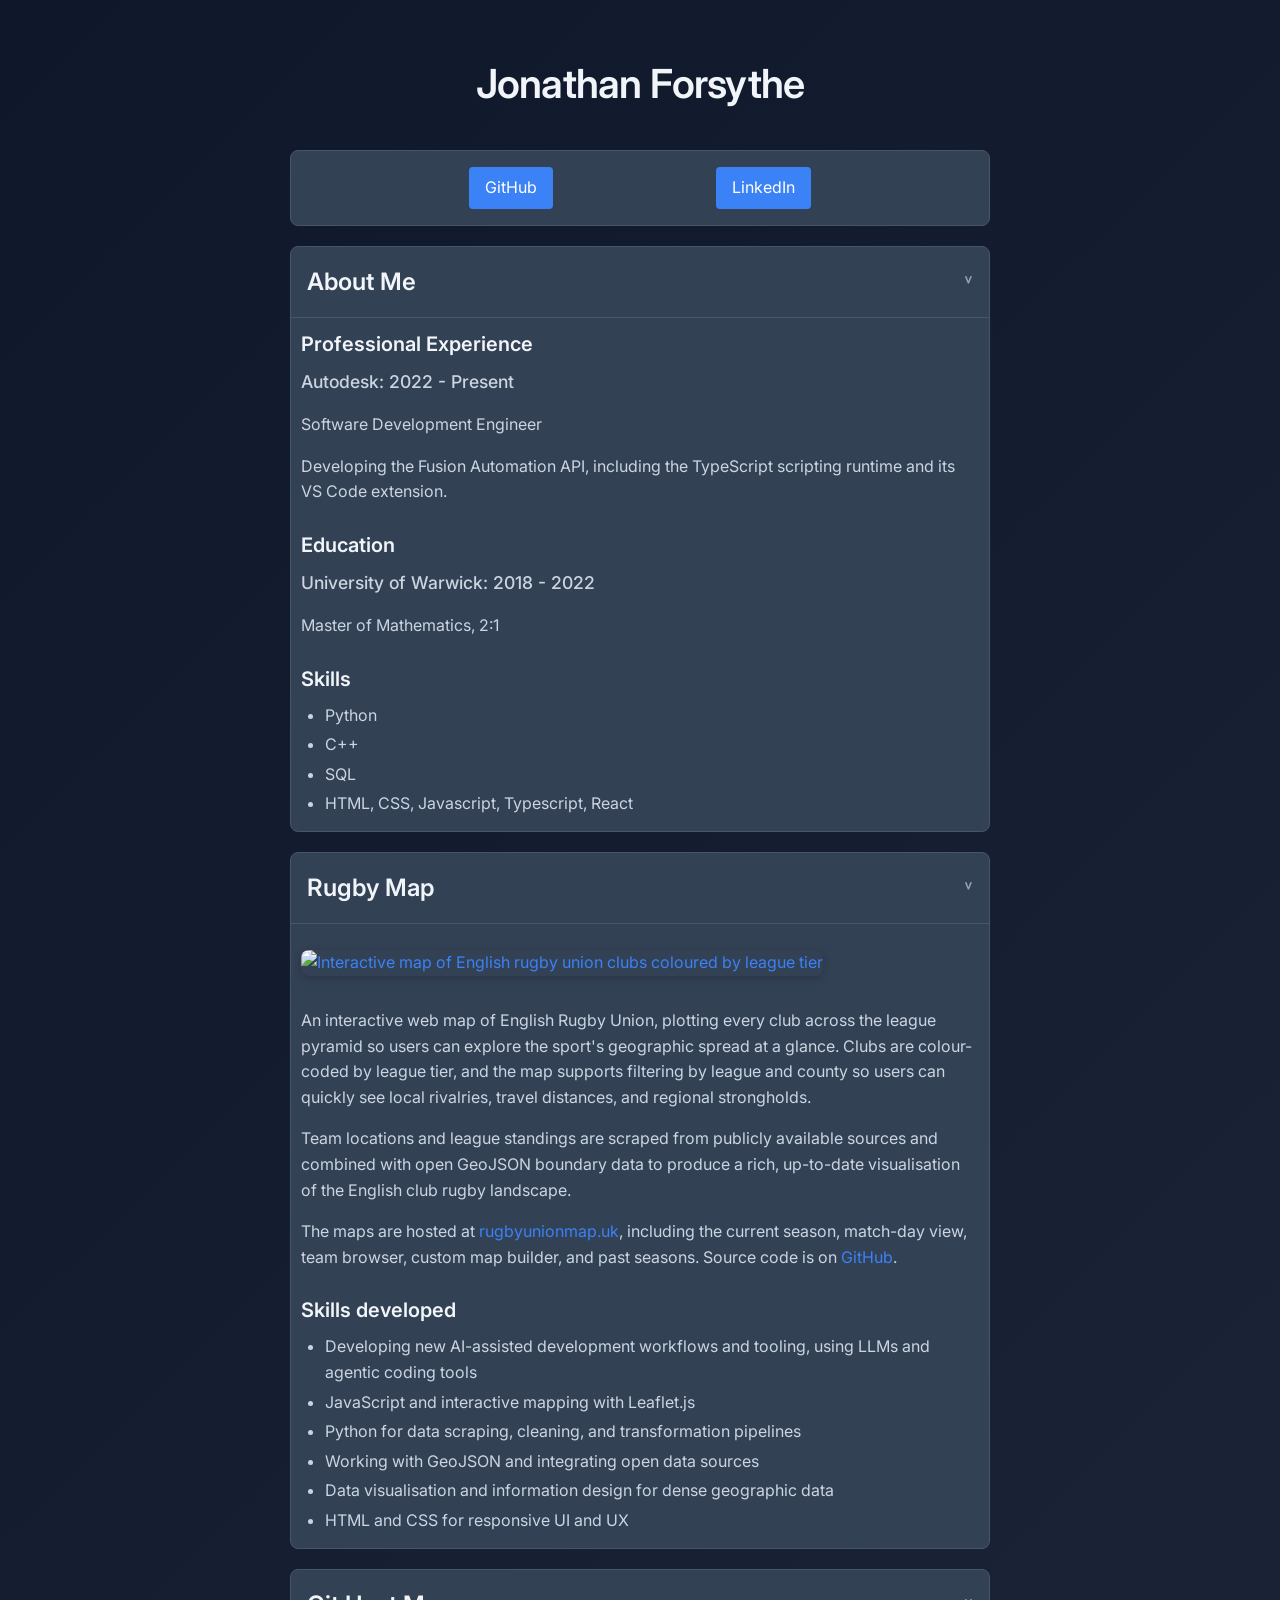
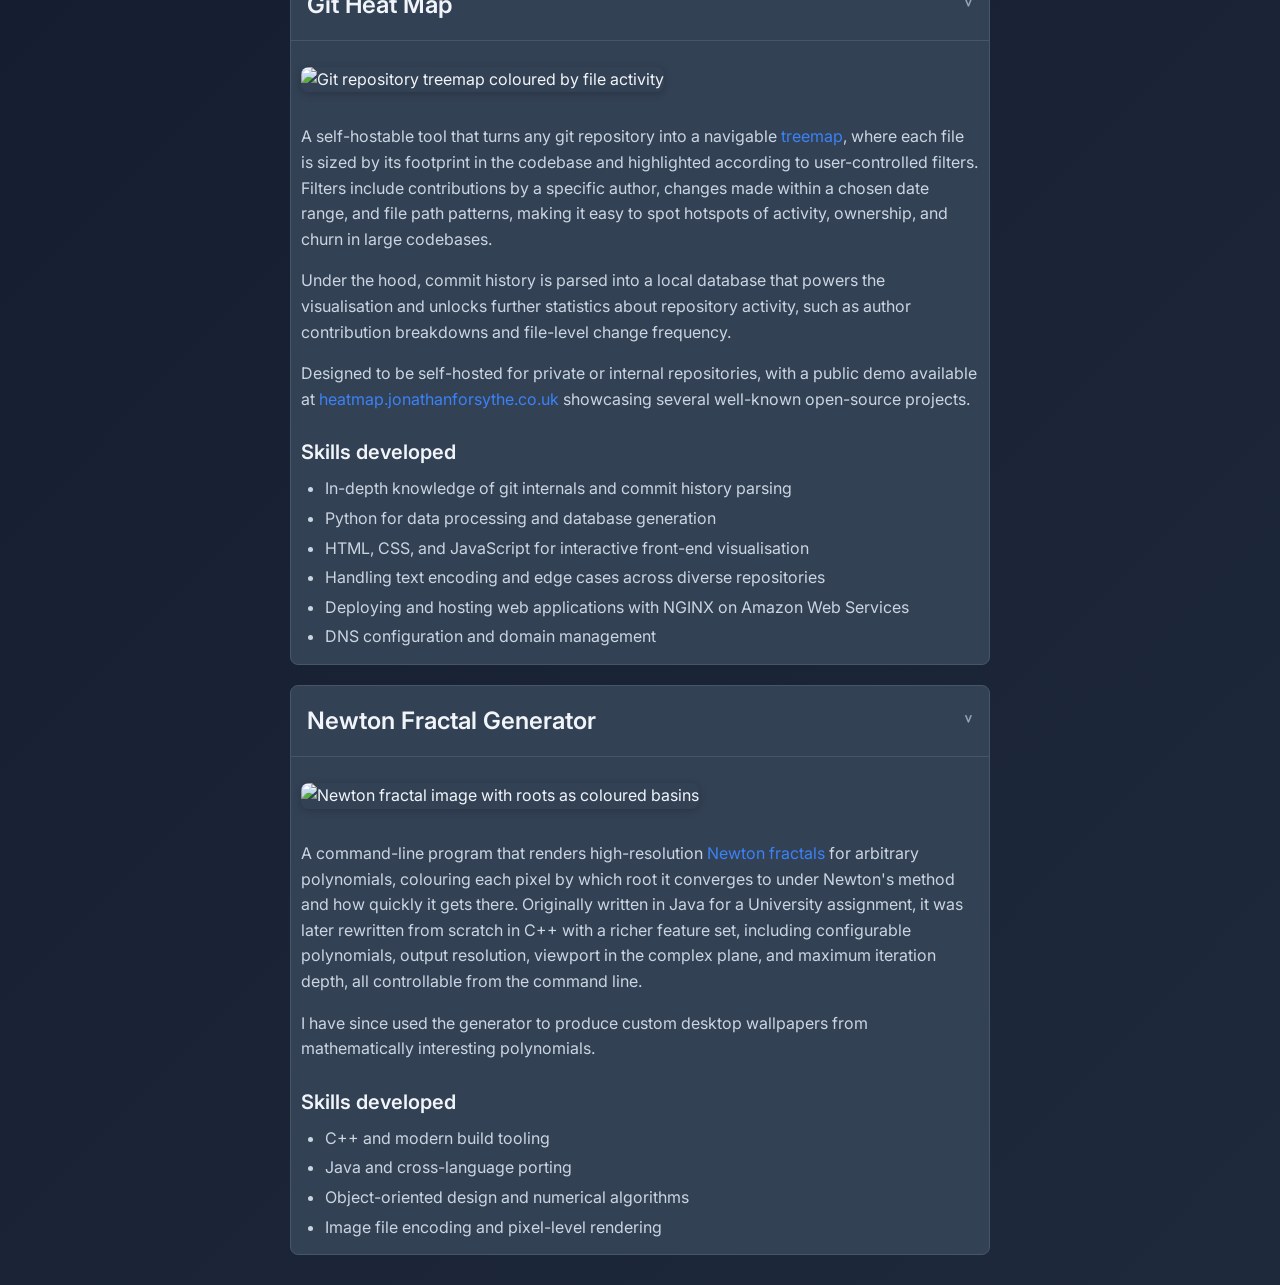
==== commit 471bc1be: "Update experience, education, and skills" ====
--- a/index.html
+++ b/index.html
@@ -30,15 +30,17 @@
                     <h3>Professional Experience</h3>
                     <h4>Autodesk: 2022 - Present</h4>
                     <p>Software Development Engineer</p>
+                    <p>Developing the Fusion Automation API, including the TypeScript scripting runtime and its VS Code extension.</p>
 
                     <h3>Education</h3>
                     <h4>University of Warwick: 2018 - 2022</h4>
-                    <p>Master of Mathematics (with Honours)</p>
+                    <p>Master of Mathematics, 2:1</p>
 
                     <h3>Skills</h3>
                     <ul>
                         <li>Python</li>
                         <li>C++</li>
+                        <li>SQL</li>
                         <li>HTML, CSS, Javascript, Typescript, React</li>
                     </ul>
                 </div>
@@ -56,8 +58,7 @@
                     <p>The maps are hosted at <a href="https://rugbyunionmap.uk/">rugbyunionmap.uk</a>, including the current season, match-day view, team browser, custom map builder, and past seasons. Source code is on <a href="https://github.com/jmforsythe/Rugby-Map">GitHub</a>.</p>
                     <h3>Skills developed</h3>
                     <ul>
-                        <li><strong>AI-assisted development</strong> — LLMs and agentic coding tools for scaffolding, refactors, and faster iteration.</li>
-                        <li><strong>Prompt engineering</strong> — Reviewing AI-generated code for correctness and quality.</li>
+                        <li>Developing new AI-assisted development workflows and tooling, using LLMs and agentic coding tools</li>
                         <li>JavaScript and interactive mapping with Leaflet.js</li>
                         <li>Python for data scraping, cleaning, and transformation pipelines</li>
                         <li>Working with GeoJSON and integrating open data sources</li>
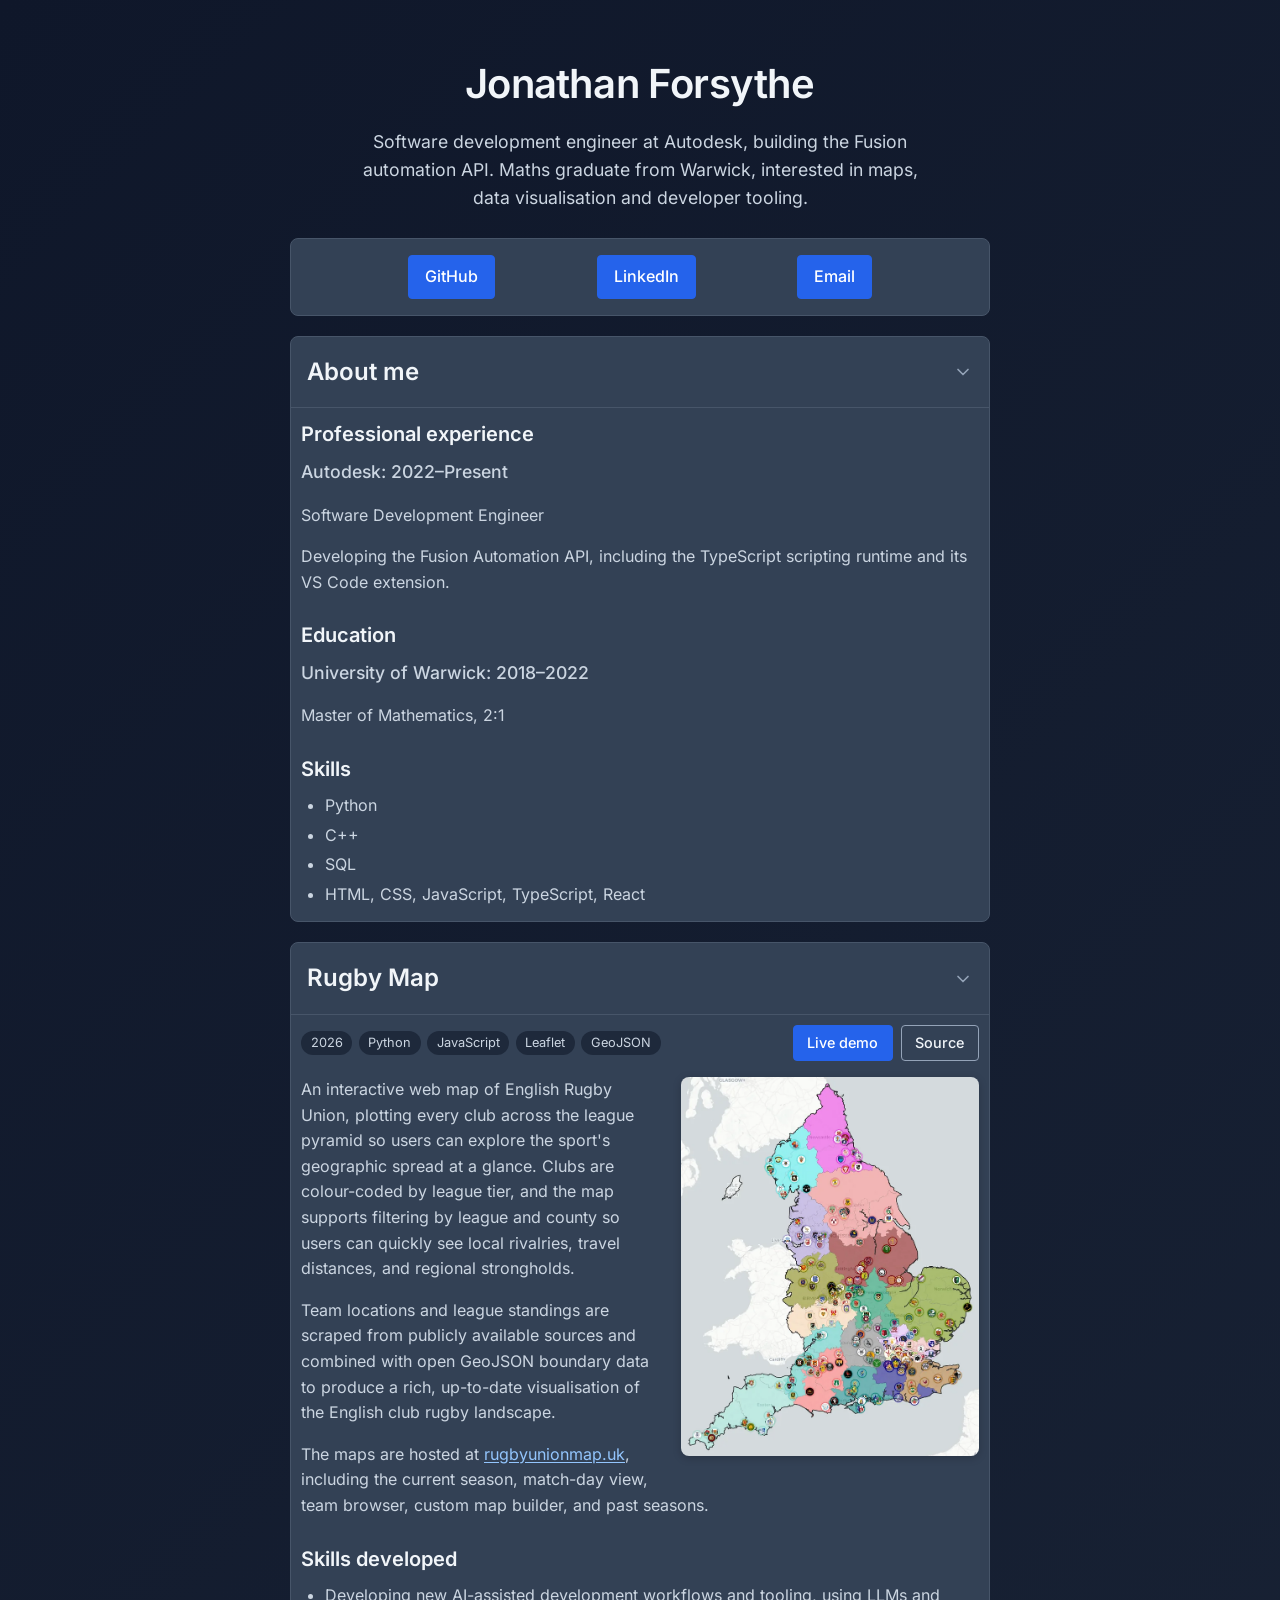
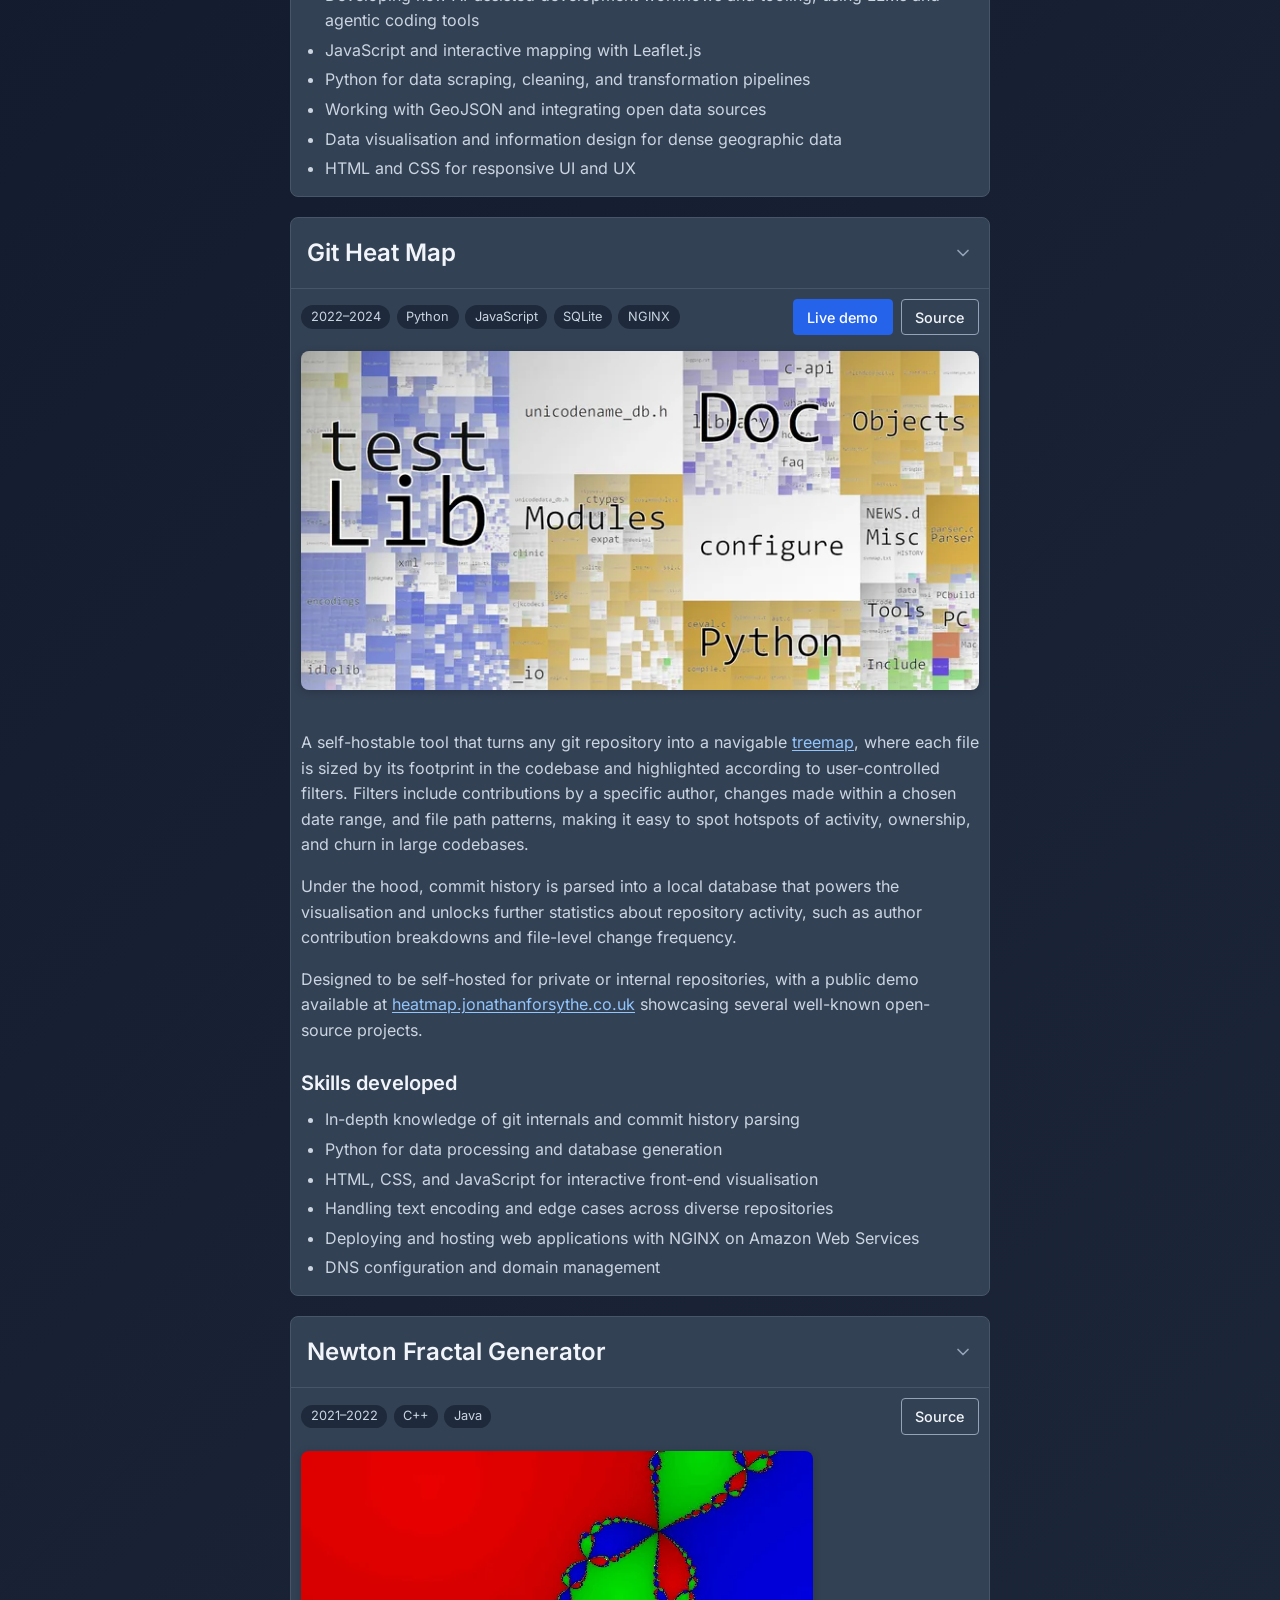
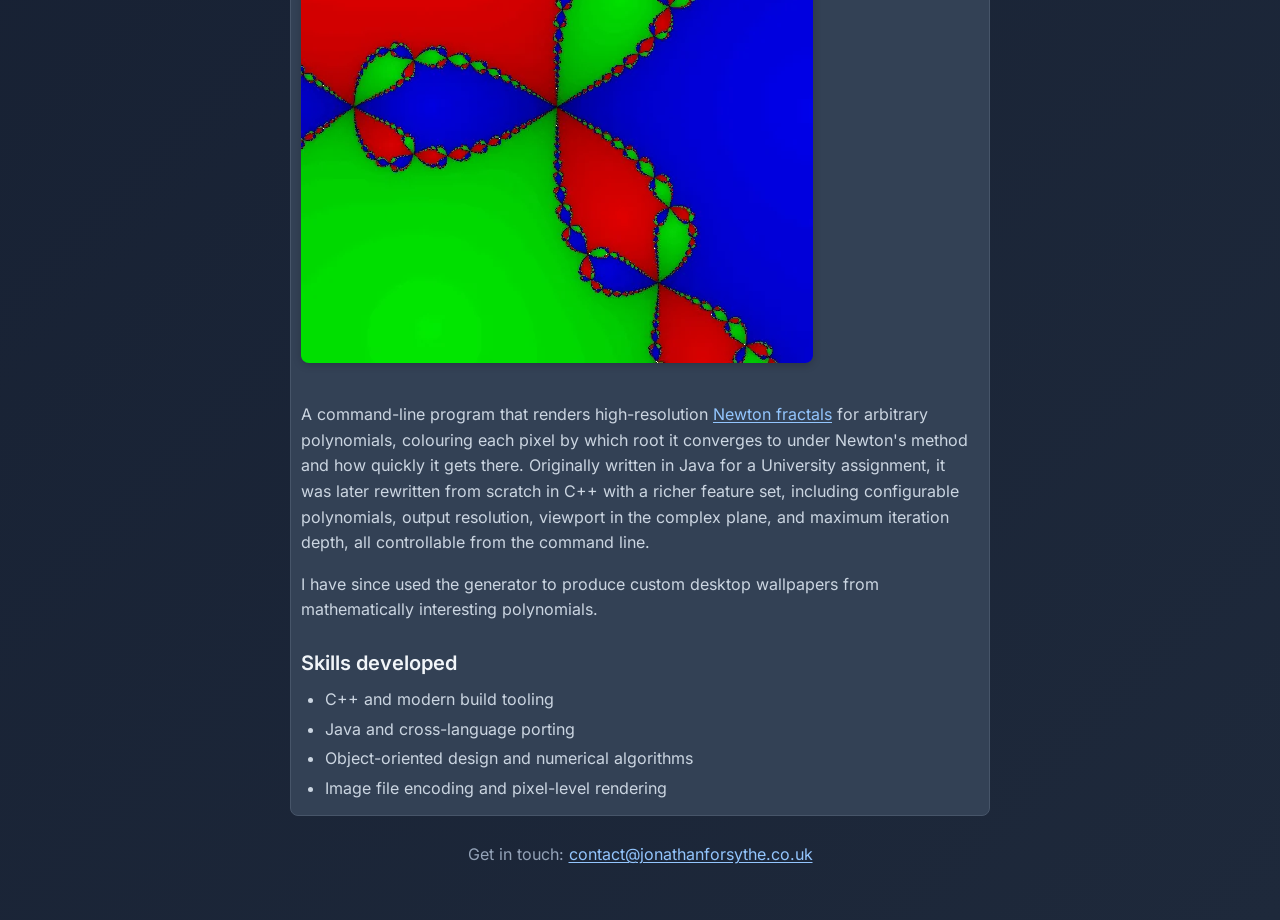
==== commit 495fe59f: "Self-host assets, add SEO metadata, and fix accessibility issues - Serve images, the Inter font, fav" ====
--- a/index.html
+++ b/index.html
@@ -3,37 +3,69 @@
     <head>
         <meta charset="UTF-8">
         <meta name="viewport" content="width=device-width, initial-scale=1.0">
+        <title>Jonathan Forsythe | Software Development Engineer</title>
         <meta name="description" content="Jonathan Forsythe — Software Development Engineer at Autodesk. Portfolio of projects including Rugby Map, Git Heat Map, and a Newton fractal generator.">
+        <meta name="color-scheme" content="dark">
+        <meta name="theme-color" content="#0f172a">
+        <link rel="canonical" href="https://www.jonathanforsythe.co.uk/">
+
         <meta property="og:type" content="website">
         <meta property="og:title" content="Jonathan Forsythe">
         <meta property="og:description" content="Software Development Engineer at Autodesk. Projects in mapping, git visualisation, and scientific graphics.">
-        <meta property="og:image" content="https://raw.githubusercontent.com/jmforsythe/Rugby-Map/main/example.png">
-        <meta property="og:url" content="https://jmforsythe.github.io/">
+        <meta property="og:url" content="https://www.jonathanforsythe.co.uk/">
+        <meta property="og:image" content="https://www.jonathanforsythe.co.uk/og-image.png">
+        <meta property="og:image:width" content="1200">
+        <meta property="og:image:height" content="630">
+        <meta property="og:image:alt" content="Jonathan Forsythe, Software Development Engineer at Autodesk">
         <meta name="twitter:card" content="summary_large_image">
-        <title>Jonathan Forsythe</title>
-        <link rel="stylesheet" href="stylesheet.css">
+
+        <link rel="icon" href="/favicon.ico" sizes="16x16 32x32 48x48">
+        <link rel="apple-touch-icon" href="/apple-touch-icon.png">
+        <link rel="preload" href="/fonts/inter-latin-var.woff2" as="font" type="font/woff2" crossorigin>
+        <link rel="stylesheet" href="/stylesheet.css">
+
+        <script type="application/ld+json">
+        {
+            "@context": "https://schema.org",
+            "@type": "Person",
+            "name": "Jonathan Forsythe",
+            "url": "https://www.jonathanforsythe.co.uk/",
+            "email": "mailto:contact@jonathanforsythe.co.uk",
+            "jobTitle": "Software Development Engineer",
+            "worksFor": { "@type": "Organization", "name": "Autodesk" },
+            "alumniOf": { "@type": "CollegeOrUniversity", "name": "University of Warwick" },
+            "sameAs": [
+                "https://github.com/jmforsythe",
+                "https://www.linkedin.com/in/jonathan-forsythe.026a201a5"
+            ]
+        }
+        </script>
     </head>
 
     <body>
         <main>
-            <h1>Jonathan Forsythe</h1>
-            <div class="portfolio_item card" id="links">
+            <header class="site_header">
+                <h1>Jonathan Forsythe</h1>
+                <p class="intro">Software development engineer at Autodesk, building the Fusion automation API. Maths graduate from Warwick, interested in maps, data visualisation and developer tooling.</p>
+            </header>
+            <nav class="portfolio_item card" id="links" aria-label="Profiles and contact">
                 <a href="https://github.com/jmforsythe">GitHub</a>
                 <a href="https://www.linkedin.com/in/jonathan-forsythe.026a201a5">LinkedIn</a>
-            </div>
-            <section class="portfolio_item card">
-                <header class="item_header">
-                    <h2>About Me</h2>
-                    <button type="button" class="collapse_button" aria-label="Collapse section"></button>
-                </header>
-                <div class="item_body">
-                    <h3>Professional Experience</h3>
-                    <h4>Autodesk: 2022 - Present</h4>
+                <a href="mailto:contact@jonathanforsythe.co.uk">Email</a>
+            </nav>
+            <section class="portfolio_item card">
+                <header class="item_header">
+                    <h2>About me</h2>
+                    <button type="button" class="collapse_button" aria-label="Collapse section" aria-expanded="true" hidden></button>
+                </header>
+                <div class="item_body">
+                    <h3>Professional experience</h3>
+                    <h4>Autodesk: 2022–Present</h4>
                     <p>Software Development Engineer</p>
                     <p>Developing the Fusion Automation API, including the TypeScript scripting runtime and its VS Code extension.</p>
 
                     <h3>Education</h3>
-                    <h4>University of Warwick: 2018 - 2022</h4>
+                    <h4>University of Warwick: 2018–2022</h4>
                     <p>Master of Mathematics, 2:1</p>
 
                     <h3>Skills</h3>
@@ -41,21 +73,34 @@
                         <li>Python</li>
                         <li>C++</li>
                         <li>SQL</li>
-                        <li>HTML, CSS, Javascript, Typescript, React</li>
-                    </ul>
-                </div>
-            </section>
-            <section class="portfolio_item card">
-                <header class="item_header">
-                    <h2><a class="portfolio_title" href="https://github.com/jmforsythe/Rugby-Map">Rugby Map</a></h2>
-                    <button type="button" class="collapse_button" aria-label="Collapse section"></button>
-                </header>
-                <div class="item_body">
-                    <a class="project_preview" href="https://rugbyunionmap.uk/"><img src="https://raw.githubusercontent.com/jmforsythe/Rugby-Map/main/example.png" alt="Interactive map of English rugby union clubs coloured by league tier"></a>
+                        <li>HTML, CSS, JavaScript, TypeScript, React</li>
+                    </ul>
+                </div>
+            </section>
+            <section class="portfolio_item card">
+                <header class="item_header">
+                    <h2>Rugby Map</h2>
+                    <button type="button" class="collapse_button" aria-label="Collapse section" aria-expanded="true" hidden></button>
+                </header>
+                <div class="item_body">
+                    <div class="project_meta">
+                        <ul class="tags" aria-label="Year and technologies">
+                            <li>2026</li>
+                            <li>Python</li>
+                            <li>JavaScript</li>
+                            <li>Leaflet</li>
+                            <li>GeoJSON</li>
+                        </ul>
+                        <div class="project_links">
+                            <a class="button" href="https://rugbyunionmap.uk/">Live demo</a>
+                            <a class="button secondary" href="https://github.com/jmforsythe/Rugby-Map">Source</a>
+                        </div>
+                    </div>
+                    <a class="project_preview" href="https://rugbyunionmap.uk/"><img src="/images/rugby-map-709.webp" width="709" height="901" loading="lazy" decoding="async" alt="Interactive map of English rugby union clubs coloured by league tier"></a>
                     <p>An interactive web map of English Rugby Union, plotting every club across the league pyramid so users can explore the sport's geographic spread at a glance.
                     Clubs are colour-coded by league tier, and the map supports filtering by league and county so users can quickly see local rivalries, travel distances, and regional strongholds.</p>
                     <p>Team locations and league standings are scraped from publicly available sources and combined with open GeoJSON boundary data to produce a rich, up-to-date visualisation of the English club rugby landscape.</p>
-                    <p>The maps are hosted at <a href="https://rugbyunionmap.uk/">rugbyunionmap.uk</a>, including the current season, match-day view, team browser, custom map builder, and past seasons. Source code is on <a href="https://github.com/jmforsythe/Rugby-Map">GitHub</a>.</p>
+                    <p>The maps are hosted at <a href="https://rugbyunionmap.uk/">rugbyunionmap.uk</a>, including the current season, match-day view, team browser, custom map builder, and past seasons.</p>
                     <h3>Skills developed</h3>
                     <ul>
                         <li>Developing new AI-assisted development workflows and tooling, using LLMs and agentic coding tools</li>
@@ -69,11 +114,24 @@
             </section>
             <section class="portfolio_item card">
                 <header class="item_header">
-                    <h2><a class="portfolio_title" href="https://github.com/jmforsythe/Git-Heat-Map">Git Heat Map</a></h2>
-                    <button type="button" class="collapse_button" aria-label="Collapse section"></button>
-                </header>
-                <div class="item_body">
-                    <img src="https://raw.githubusercontent.com/jmforsythe/Git-Heat-Map/master/img/example_image.png" alt="Git repository treemap coloured by file activity">
+                    <h2>Git Heat Map</h2>
+                    <button type="button" class="collapse_button" aria-label="Collapse section" aria-expanded="true" hidden></button>
+                </header>
+                <div class="item_body">
+                    <div class="project_meta">
+                        <ul class="tags" aria-label="Year and technologies">
+                            <li>2022–2024</li>
+                            <li>Python</li>
+                            <li>JavaScript</li>
+                            <li>SQLite</li>
+                            <li>NGINX</li>
+                        </ul>
+                        <div class="project_links">
+                            <a class="button" href="https://heatmap.jonathanforsythe.co.uk">Live demo</a>
+                            <a class="button secondary" href="https://github.com/jmforsythe/Git-Heat-Map">Source</a>
+                        </div>
+                    </div>
+                    <img src="/images/git-heat-map-700.webp" srcset="/images/git-heat-map-700.webp 700w, /images/git-heat-map-1400.webp 1400w" sizes="(max-width: 760px) 100vw, 678px" width="700" height="350" loading="lazy" decoding="async" alt="Git repository treemap coloured by file activity">
                     <p>A self-hostable tool that turns any git repository into a navigable <a href="https://en.wikipedia.org/wiki/Treemapping">treemap</a>, where each file is sized by its footprint in the codebase and highlighted according to user-controlled filters.
                     Filters include contributions by a specific author, changes made within a chosen date range, and file path patterns, making it easy to spot hotspots of activity, ownership, and churn in large codebases.</p>
                     <p>Under the hood, commit history is parsed into a local database that powers the visualisation and unlocks further statistics about repository activity, such as author contribution breakdowns and file-level change frequency.</p>
@@ -91,11 +149,21 @@
             </section>
             <section class="portfolio_item card">
                 <header class="item_header">
-                    <h2><a class="portfolio_title" href="https://github.com/jmforsythe/Newton-fractal-generator">Newton Fractal Generator</a></h2>
-                    <button type="button" class="collapse_button" aria-label="Collapse section"></button>
-                </header>
-                <div class="item_body">
-                    <img src="https://raw.githubusercontent.com/jmforsythe/Newton-fractal-generator/master/readme_image.png" alt="Newton fractal image with roots as coloured basins">
+                    <h2>Newton Fractal Generator</h2>
+                    <button type="button" class="collapse_button" aria-label="Collapse section" aria-expanded="true" hidden></button>
+                </header>
+                <div class="item_body">
+                    <div class="project_meta">
+                        <ul class="tags" aria-label="Year and technologies">
+                            <li>2021–2022</li>
+                            <li>C++</li>
+                            <li>Java</li>
+                        </ul>
+                        <div class="project_links">
+                            <a class="button secondary" href="https://github.com/jmforsythe/Newton-fractal-generator">Source</a>
+                        </div>
+                    </div>
+                    <img src="/images/newton-fractal-512.webp" width="512" height="512" loading="lazy" decoding="async" alt="Newton fractal image with roots as coloured basins">
                     <p>A command-line program that renders high-resolution <a href="https://en.wikipedia.org/wiki/Newton_fractal">Newton fractals</a> for arbitrary polynomials, colouring each pixel by which root it converges to under Newton's method and how quickly it gets there.
                     Originally written in Java for a University assignment, it was later rewritten from scratch in C++ with a richer feature set, including configurable polynomials, output resolution, viewport in the complex plane, and maximum iteration depth, all controllable from the command line.</p>
                     <p>I have since used the generator to produce custom desktop wallpapers from mathematically interesting polynomials.</p>
@@ -110,35 +178,36 @@
             </section>
         </main>
 
+        <footer class="site_footer">
+            <p>Get in touch: <a href="mailto:contact@jonathanforsythe.co.uk">contact@jonathanforsythe.co.uk</a></p>
+        </footer>
+
         <script>
-            const COLLAPSED = "\u02c4"
-            const EXPANDED = "\u02c5"
-
-            document.querySelectorAll(".portfolio_item").forEach((item) => {
+            const CHEVRON = '<svg viewBox="0 0 24 24" width="20" height="20" aria-hidden="true" focusable="false"><path d="M6 9l6 6 6-6" fill="none" stroke="currentColor" stroke-width="2" stroke-linecap="round" stroke-linejoin="round"/></svg>'
+
+            document.querySelectorAll(".portfolio_item").forEach((item, index) => {
                 const header = item.querySelector(".item_header")
                 const body = item.querySelector(".item_body")
                 const chevron = item.querySelector(".collapse_button")
                 if (!header || !body || !chevron) return
 
-                function setAriaExpanded(expanded) {
+                body.id = `section_body_${index}`
+                chevron.innerHTML = CHEVRON
+                chevron.setAttribute("aria-controls", body.id)
+                chevron.hidden = false
+                header.classList.add("collapsible")
+
+                function syncChevron() {
+                    const expanded = !body.classList.contains("hidden")
                     chevron.setAttribute("aria-expanded", expanded ? "true" : "false")
                     chevron.setAttribute("aria-label", expanded ? "Collapse section" : "Expand section")
                 }
 
-                function syncChevron() {
-                    const hidden = body.classList.contains("hidden")
-                    chevron.textContent = hidden ? COLLAPSED : EXPANDED
-                    setAriaExpanded(!hidden)
-                }
-
-                function toggle() {
+                header.addEventListener("click", () => {
+                    // Don't collapse when the click ends a text selection in the heading
+                    if (header.contains(window.getSelection().anchorNode) && !window.getSelection().isCollapsed) return
                     body.classList.toggle("hidden")
                     syncChevron()
-                }
-
-                header.addEventListener("click", (e) => {
-                    if (e.target.closest("a.portfolio_title")) return
-                    toggle()
                 })
 
                 syncChevron()
--- a/stylesheet.css
+++ b/stylesheet.css
@@ -1,4 +1,11 @@
-@import url('https://fonts.googleapis.com/css2?family=Inter:wght@300;400;500;600;700&display=swap');
+@font-face {
+    font-family: 'Inter';
+    font-style: normal;
+    font-weight: 400 600;
+    font-display: swap;
+    src: url('/fonts/inter-latin-var.woff2') format('woff2');
+    unicode-range: U+0000-00FF, U+0131, U+0152-0153, U+02BB-02BC, U+02C6, U+02DA, U+02DC, U+0304, U+0308, U+0329, U+2000-206F, U+20AC, U+2122, U+2191, U+2193, U+2212, U+2215, U+FEFF, U+FFFD;
+}
 
 :root {
     --primary-bg: #0f172a;
@@ -7,18 +14,15 @@
     --text-primary: #f1f5f9;
     --text-secondary: #cbd5e1;
     --text-muted: #94a3b8;
-    --accent: #3b82f6;
-    --accent-hover: #2563eb;
+    --link: #93c5fd;
+    --link-hover: #bfdbfe;
+    --accent: #2563eb;
+    --accent-hover: #1d4ed8;
     --border: #475569;
-    --shadow: rgba(0, 0, 0, 0.3);
 }
 
 * {
     box-sizing: border-box;
-}
-
-html {
-    scroll-behavior: smooth;
 }
 
 body {
@@ -58,19 +62,35 @@
     padding: 1rem;
 }
 
+.site_header {
+    display: flex;
+    flex-direction: column;
+    align-items: center;
+    margin: 0 10px 1rem;
+    text-align: center;
+}
+
+.intro {
+    max-width: 36rem;
+    margin: 0;
+    font-size: 1.1rem;
+}
+
 .item_header {
     display: flex;
     flex-direction: row;
     justify-content: space-between;
     align-items: flex-start;
     padding: 1rem;
-    cursor: pointer;
-    user-select: none;
     border-radius: 8px 8px 0 0;
     transition: background-color 0.2s ease;
 }
 
-.item_header:hover {
+.item_header.collapsible {
+    cursor: pointer;
+}
+
+.item_header.collapsible:hover {
     background-color: rgba(15, 23, 42, 0.35);
 }
 
@@ -82,15 +102,35 @@
     font-size: 1.25rem;
     line-height: 1;
     cursor: pointer;
-    padding: 0;
-    margin: 0;
+    padding: 0.25rem;
+    margin: -0.25rem;
     align-self: center;
     flex-shrink: 0;
-    transition: color 0.2s ease;
-}
-
+    display: flex;
+    border-radius: 4px;
+    transition: color 0.2s ease, transform 0.2s ease;
+}
+
+button.collapse_button[hidden] {
+    display: none;
+}
+
+button.collapse_button svg {
+    display: block;
+}
+
+button.collapse_button[aria-expanded="false"] {
+    transform: rotate(-90deg);
+}
+
+.item_header:hover button.collapse_button,
 button.collapse_button:hover {
     color: var(--text-primary);
+}
+
+:focus-visible {
+    outline: 2px solid var(--link);
+    outline-offset: 2px;
 }
 
 .item_body {
@@ -102,18 +142,81 @@
     display: none;
 }
 
-.portfolio_item#links a {
+.portfolio_item#links a,
+a.button {
     padding: 0.5rem 1rem;
     background: var(--accent);
     color: white;
+    border: 1px solid var(--accent);
     border-radius: 4px;
-    text-decoration: none;
-    transition: background-color 0.2s ease;
-}
-
-.portfolio_item#links a:hover {
+    font-weight: 500;
+    text-decoration: none;
+    transition: background-color 0.2s ease, border-color 0.2s ease;
+}
+
+.portfolio_item#links a:hover,
+a.button:hover {
     background: var(--accent-hover);
-    text-decoration: none;
+    border-color: var(--accent-hover);
+    color: white;
+    text-decoration: none;
+}
+
+a.button.secondary {
+    background: transparent;
+    border-color: var(--text-muted);
+    color: var(--text-primary);
+}
+
+a.button.secondary:hover {
+    background: var(--secondary-bg);
+    border-color: var(--text-primary);
+}
+
+a.button {
+    padding: 0.35rem 0.85rem;
+    font-size: 0.9rem;
+}
+
+.project_meta {
+    display: flex;
+    flex-wrap: wrap;
+    justify-content: space-between;
+    align-items: center;
+    gap: 0.75rem;
+}
+
+ul.tags {
+    display: flex;
+    flex-wrap: wrap;
+    gap: 0.4rem;
+    margin: 0;
+    padding: 0;
+    list-style: none;
+}
+
+ul.tags li {
+    margin: 0;
+    padding: 0.1rem 0.6rem;
+    border-radius: 999px;
+    background: var(--secondary-bg);
+    color: var(--text-secondary);
+    font-size: 0.8rem;
+}
+
+.project_links {
+    display: flex;
+    gap: 0.5rem;
+}
+
+.site_footer {
+    margin: 1rem 10px 2rem;
+    text-align: center;
+}
+
+.site_footer p {
+    margin: 0;
+    color: var(--text-muted);
 }
 
 img {
@@ -125,24 +228,19 @@
 }
 
 a {
-    color: var(--accent);
-    text-decoration: none;
-    transition: all 0.3s ease;
+    color: var(--link);
+    text-decoration: none;
+    transition: color 0.2s ease;
 }
 
 a:hover {
-    color: var(--accent-hover);
+    color: var(--link-hover);
     text-decoration: underline;
 }
 
-.portfolio_title {
-    color: inherit;
-    text-decoration: none;
-}
-
-.portfolio_title:hover {
-    color: var(--accent);
-    text-decoration: none;
+p a {
+    text-decoration: underline;
+    text-underline-offset: 0.15em;
 }
 
 a.project_preview {
@@ -154,10 +252,27 @@
     text-decoration: none;
 }
 
+.item_body::after {
+    content: "";
+    display: block;
+    clear: both;
+}
+
+@media (min-width: 640px) {
+    a.project_preview {
+        float: right;
+        width: 44%;
+        margin: 1rem 0 0.5rem 1.25rem;
+    }
+
+    a.project_preview img {
+        margin: 0;
+    }
+}
+
 h1 {
-    align-self: center;
     margin-top: 0;
-    margin-bottom: 1.5rem;
+    margin-bottom: 0.75rem;
     font-size: 2.5rem;
     font-weight: 600;
     text-align: center;
@@ -189,11 +304,6 @@
     color: var(--text-secondary);
 }
 
-h5, h6 {
-    margin: 0;
-    font-weight: 500;
-}
-
 ul {
     margin: 0;
     padding-left: 1.5rem;
@@ -229,3 +339,9 @@
         gap: 0.5rem;
     }
 }
+
+@media (prefers-reduced-motion: reduce) {
+    *, *::before, *::after {
+        transition: none !important;
+    }
+}
